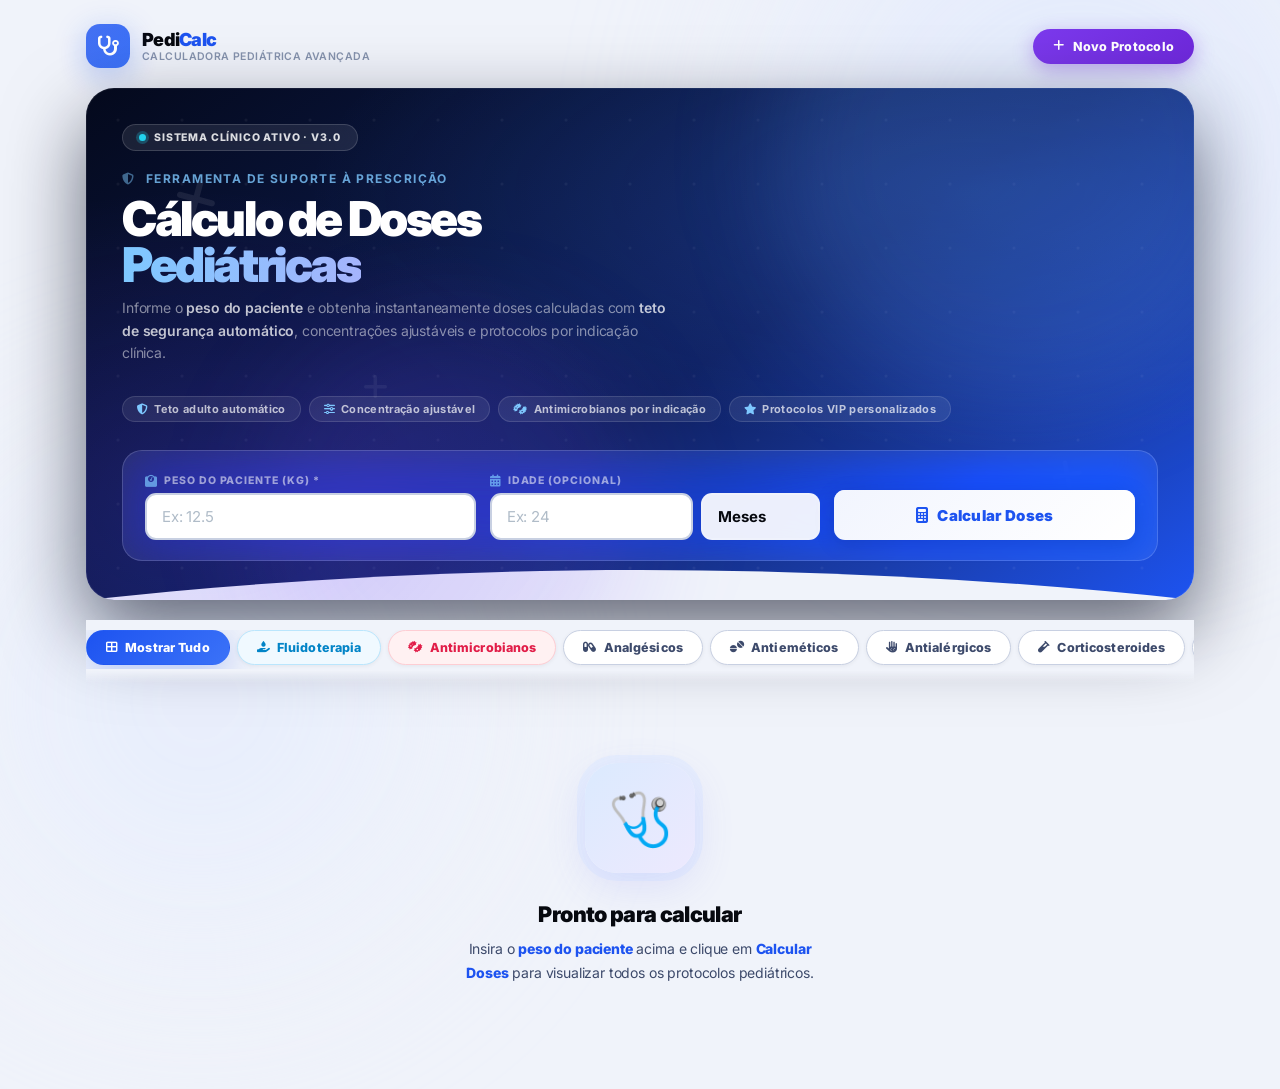
==== pedicalc/index.html @ e5d5e5b6 "Add PediCalc — refactored pediatric dose calculator Split the single-file PediCalc HTML into a modul" ====
<!DOCTYPE html>
<html lang="pt-BR">
<head>
  <meta charset="UTF-8">
  <meta name="viewport" content="width=device-width, initial-scale=1.0">
  <title>PediCalc · Calculadora Pediátrica</title>

  <link rel="stylesheet" href="https://cdnjs.cloudflare.com/ajax/libs/font-awesome/6.5.0/css/all.min.css">
  <link href="https://fonts.googleapis.com/css2?family=Inter:ital,opsz,wght@0,14..32,300..900;1,14..32,300..900&display=swap" rel="stylesheet">
  <link rel="stylesheet" href="assets/css/styles.css">
</head>
<body>

  <div class="bg-orb orb-a"></div>
  <div class="bg-orb orb-b"></div>

  <div class="shell">

    <header class="topbar">
      <div class="brand">
        <div class="brand-icon"><i class="fas fa-stethoscope"></i></div>
        <div>
          <div class="brand-name">Pedi<em>Calc</em></div>
          <div class="brand-tag">Calculadora Pediátrica Avançada</div>
        </div>
      </div>
      <button class="btn-proto" data-open-modal="mmodal">
        <i class="fas fa-plus"></i> Novo Protocolo
      </button>
    </header>

    <section class="hero">
      <div class="hero-mesh"></div>
      <div class="hero-orb ho1"></div>
      <div class="hero-orb ho2"></div>
      <div class="hero-cross hc1"><i class="fas fa-plus"></i></div>
      <div class="hero-cross hc2"><i class="fas fa-plus"></i></div>
      <div class="hero-cross hc3"><i class="fas fa-plus"></i></div>

      <div class="hero-body">
        <div class="status-chip">
          <span class="live-dot"></span>
          Sistema Clínico Ativo · v3.0
        </div>
        <div class="hero-eyebrow">
          <i class="fas fa-shield-alt" style="margin-right:6px;opacity:.6"></i>
          Ferramenta de suporte à prescrição
        </div>
        <h1 class="hero-h1">Cálculo de Doses<br><span class="hl">Pediátricas</span></h1>
        <p class="hero-sub">
          Informe o <strong>peso do paciente</strong> e obtenha instantaneamente doses calculadas com
          <strong>teto de segurança automático</strong>, concentrações ajustáveis e protocolos por
          indicação clínica.
        </p>

        <div class="hero-chips">
          <span class="hchip"><i class="fas fa-shield-alt"></i> Teto adulto automático</span>
          <span class="hchip"><i class="fas fa-sliders-h"></i> Concentração ajustável</span>
          <span class="hchip"><i class="fas fa-bacteria"></i> Antimicrobianos por indicação</span>
          <span class="hchip"><i class="fas fa-star"></i> Protocolos VIP personalizados</span>
        </div>

        <div class="input-glass">
          <div class="ig-grid">
            <div class="ig-group">
              <label class="ig-label" for="peso">
                <i class="fas fa-weight"></i> Peso do Paciente (kg) *
              </label>
              <input class="ig-input" type="number" id="peso" placeholder="Ex: 12.5" min="0" step="0.1">
            </div>
            <div class="ig-group">
              <label class="ig-label" for="idade">
                <i class="fas fa-calendar-alt"></i> Idade (opcional)
              </label>
              <div class="ig-row">
                <input class="ig-input" type="number" id="idade" placeholder="Ex: 24" min="0" step="1">
                <select class="ig-input" id="idu">
                  <option value="meses">Meses</option>
                  <option value="anos">Anos</option>
                </select>
              </div>
            </div>
            <div class="ig-group">
              <label class="ig-label">&nbsp;</label>
              <button id="calcbtn" class="btn-fire">
                <i class="fas fa-calculator"></i> Calcular Doses
              </button>
            </div>
          </div>
        </div>
      </div>

      <svg class="hero-wave" viewBox="0 0 1440 40" preserveAspectRatio="none" xmlns="http://www.w3.org/2000/svg">
        <path d="M0,40 C480,0 960,0 1440,40 L1440,40 L0,40 Z" fill="#f0f3fa"></path>
      </svg>
    </section>

    <div class="patient-band" id="pband">
      <div class="pb-label">Paciente Atual</div>
      <div class="pb-stat" id="pb-peso">
        <i class="fas fa-weight"></i><strong id="pb-v1">—</strong><span>kg</span>
      </div>
      <div class="pb-stat" id="pb-age" style="display:none">
        <i class="fas fa-calendar-alt"></i><strong id="pb-v2">—</strong><span id="pb-v3">meses</span>
      </div>
    </div>

    <nav class="tabs-bar">
      <div class="tabs-row" id="tabs"></div>
    </nav>

    <main id="res">
      <div class="empty-state">
        <div class="empty-ring">🩺</div>
        <h2>Pronto para calcular</h2>
        <p>Insira o <strong>peso do paciente</strong> acima e clique em
        <strong>Calcular Doses</strong> para visualizar todos os protocolos pediátricos.</p>
      </div>
    </main>

  </div>

  <div id="mmodal" class="mover">
    <div class="mbox">
      <div class="mhd">
        <div class="m-title"><i class="fas fa-star"></i> Cadastrar Protocolo VIP</div>
        <button class="btn-xm" data-close-modal="mmodal">✕</button>
      </div>
      <div class="mbody">
        <form id="fmed">
          <div class="mf">
            <label class="ml" for="cn">Nome da Medicação</label>
            <input type="text" id="cn" required placeholder="Ex: Cefadroxila Susp.">
          </div>
          <div class="m2" style="margin-bottom:16px">
            <div>
              <label class="ml" for="cd">Dose (mg/kg/dose)</label>
              <input type="number" id="cd" step="0.1" required placeholder="15">
            </div>
            <div>
              <label class="ml" for="cm">Teto Máx (mg)</label>
              <input type="number" id="cm" placeholder="Opcional">
            </div>
          </div>
          <div class="conc-mbox">
            <div class="cmbl">
              <i class="fas fa-flask" style="color:#d97706"></i>Concentração Padrão
            </div>
            <div class="cs">
              <input type="number" id="ccmg" placeholder="mg" required>
              <span class="csep">/</span>
              <input type="number" id="ccml" placeholder="ml" required>
            </div>
          </div>
          <div class="m2" style="margin-bottom:16px">
            <div>
              <label class="ml" for="cvia">Via e Frequência</label>
              <input type="text" id="cvia" required placeholder="VO 12/12h">
            </div>
            <div>
              <label class="ml" for="cunit">Resultado</label>
              <select id="cunit">
                <option value="ml">ml</option>
                <option value="gotas">Gotas</option>
              </select>
            </div>
          </div>
          <div class="mf">
            <label class="ml" for="cobs">Observações (opcional)</label>
            <textarea id="cobs" rows="2" placeholder="Ex: Tomar após as refeições."></textarea>
          </div>
          <button type="submit" class="btn-go">
            <i class="fas fa-save" style="margin-right:8px"></i>Salvar Protocolo
          </button>
        </form>
      </div>
    </div>
  </div>

  <script src="assets/js/db.js"></script>
  <script src="assets/js/templates.js"></script>
  <script src="assets/js/protocols.js"></script>
  <script src="assets/js/helpers.js"></script>
  <script src="assets/js/app.js"></script>
</body>
</html>
---- pedicalc/assets/css/styles.css ----
/* ============================================================
   PediCalc — Stylesheet
   Seções: 1) Reset/Tokens  2) Layout  3) Topbar  4) Hero
           5) Patient Band  6) Tabs  7) Results Grid
           8) Cards (rcard / acc)  9) Dose UI  10) Banners
          11) Protocol Cards  12) Mega Card  13) Modal
============================================================ */

/* ---------- 1) Reset & Tokens ---------- */
*, *::before, *::after { box-sizing: border-box; margin: 0; padding: 0; }
html { scroll-behavior: smooth; -webkit-font-smoothing: antialiased; }

:root {
  /* Palette */
  --ink:    #07090f;
  --ink-2:  #1c2235;
  --ink-3:  #3d4a6b;
  --muted:  #8592ad;
  --faint:  #c8d0e2;
  --bg:     #f0f3fa;
  --surf:   #ffffff;
  --blue:   #1d53f0;
  --blue-2: #3b72f8;
  --blue-l: #dce8ff;
  --blue-gl: rgba(29, 83, 240, .18);

  /* Shadows */
  --s1: 0 1px 4px rgba(0, 0, 0, .06);
  --s2: 0 4px 20px rgba(0, 0, 0, .08), 0 1px 4px rgba(0, 0, 0, .04);
  --s3: 0 12px 48px rgba(0, 0, 0, .11), 0 3px 10px rgba(0, 0, 0, .05);
  --s4: 0 24px 80px rgba(0, 0, 0, .14), 0 6px 20px rgba(0, 0, 0, .07);
  --sb: 0 8px 32px rgba(29, 83, 240, .28);

  /* Radius */
  --r: 20px;
  --r-sm: 12px;
  --r-xs: 8px;

  /* Motion */
  --ease: cubic-bezier(.25, .8, .25, 1);
  --spring: cubic-bezier(.34, 1.56, .64, 1);
}

body {
  font-family: 'Inter', system-ui, sans-serif;
  background: var(--bg);
  color: var(--ink);
  min-height: 100vh;
  letter-spacing: -.01em;
  overflow-x: hidden;
}

/* Ambient background orbs */
.bg-orb {
  position: fixed;
  pointer-events: none;
  z-index: 0;
  border-radius: 50%;
  filter: blur(90px);
  opacity: .45;
  will-change: transform;
}
.orb-a {
  width: 800px; height: 800px;
  top: -250px; right: -200px;
  background: radial-gradient(circle, #c7d9ff 0%, #dfe8ff 40%, transparent 70%);
  animation: orb 20s ease-in-out infinite;
}
.orb-b {
  width: 700px; height: 700px;
  bottom: -150px; left: -150px;
  background: radial-gradient(circle, #d4e2ff 0%, #eaf0ff 40%, transparent 70%);
  animation: orb 26s ease-in-out infinite reverse;
}
@keyframes orb {
  0%, 100% { transform: translate(0, 0) scale(1); }
  50%      { transform: translate(40px, -50px) scale(1.06); }
}

/* ---------- 2) Layout ---------- */
.shell {
  max-width: 1140px;
  margin: 0 auto;
  padding: 24px 16px;
  position: relative;
  z-index: 1;
}

/* ---------- 3) Topbar ---------- */
.topbar {
  display: flex;
  align-items: center;
  justify-content: space-between;
  margin-bottom: 20px;
}
.brand { display: flex; align-items: center; gap: 12px; }
.brand-icon {
  width: 44px; height: 44px;
  border-radius: 14px;
  background: linear-gradient(135deg, #1d53f0, #3b72f8);
  display: flex;
  align-items: center;
  justify-content: center;
  color: #fff;
  font-size: 20px;
  box-shadow: var(--sb);
  position: relative;
  overflow: hidden;
}
.brand-icon::after {
  content: '';
  position: absolute;
  inset: 0;
  background: linear-gradient(135deg, rgba(255, 255, 255, .18), transparent);
}
.brand-name {
  font-size: 18px;
  font-weight: 900;
  color: var(--ink);
  letter-spacing: -.04em;
}
.brand-name em { font-style: normal; color: var(--blue); }
.brand-tag {
  font-size: 10.5px;
  font-weight: 600;
  color: var(--muted);
  letter-spacing: .04em;
  text-transform: uppercase;
}

.btn-proto {
  display: inline-flex;
  align-items: center;
  gap: 8px;
  padding: 10px 20px;
  border-radius: 50px;
  border: none;
  cursor: pointer;
  font-family: inherit;
  font-size: 12.5px;
  font-weight: 800;
  letter-spacing: .02em;
  background: linear-gradient(135deg, #7c3aed, #6d28d9);
  color: #fff;
  box-shadow: 0 6px 20px rgba(109, 40, 217, .35);
  transition: transform .18s var(--spring), box-shadow .18s;
}
.btn-proto:hover {
  transform: translateY(-2px) scale(1.02);
  box-shadow: 0 10px 28px rgba(109, 40, 217, .45);
}
.btn-proto:active { transform: scale(.97); }

/* ---------- 4) Hero ---------- */
.hero {
  border-radius: 28px;
  overflow: hidden;
  background: linear-gradient(145deg, #04091c 0%, #0a1640 30%, #0f2060 55%, #1a3daa 80%, #1d53f0 100%);
  position: relative;
  margin-bottom: 20px;
  box-shadow: 0 32px 80px rgba(4, 9, 28, .6), 0 0 0 1px rgba(255, 255, 255, .06) inset;
}

.hero-mesh {
  position: absolute;
  inset: 0;
  overflow: hidden;
  pointer-events: none;
}
.hero-mesh::before {
  content: '';
  position: absolute;
  inset: 0;
  background:
    radial-gradient(ellipse 60% 50% at 80% 20%, rgba(61, 130, 255, .22), transparent),
    radial-gradient(ellipse 40% 60% at 10% 80%, rgba(99, 60, 255, .18), transparent),
    url("data:image/svg+xml,%3Csvg width='64' height='64' viewBox='0 0 64 64' xmlns='http://www.w3.org/2000/svg'%3E%3Ccircle cx='32' cy='32' r='1.5' fill='%23ffffff' fill-opacity='0.05'/%3E%3C/svg%3E");
}

.hero-orb {
  position: absolute;
  border-radius: 50%;
  pointer-events: none;
  filter: blur(50px);
}
.ho1 {
  width: 500px; height: 500px;
  top: -180px; right: -80px;
  background: rgba(99, 160, 255, .16);
  animation: ho 14s ease-in-out infinite;
}
.ho2 {
  width: 400px; height: 400px;
  bottom: -120px; left: 15%;
  background: rgba(120, 80, 255, .12);
  animation: ho 18s ease-in-out infinite reverse;
}
@keyframes ho {
  0%, 100% { transform: scale(1) translate(0, 0); }
  50%      { transform: scale(1.1) translate(20px, -20px); }
}

.hero-cross {
  position: absolute;
  opacity: .08;
  pointer-events: none;
}
.hc1 {
  top: 16%; left: 8%;
  font-size: 48px;
  color: #fff;
  transform: rotate(15deg);
  animation: float 8s ease-in-out infinite;
}
.hc2 {
  bottom: 20%; right: 10%;
  font-size: 36px;
  color: #7ec8ff;
  transform: rotate(-10deg);
  animation: float 11s ease-in-out infinite reverse;
}
.hc3 {
  top: 55%; left: 25%;
  font-size: 28px;
  color: #fff;
  opacity: .05;
  animation: float 9s ease-in-out infinite 2s;
}
@keyframes float {
  0%, 100% { transform: translateY(0) rotate(15deg); }
  50%      { transform: translateY(-12px) rotate(15deg); }
}

.hero-body {
  position: relative;
  z-index: 2;
  padding: 36px 36px 0;
}

.status-chip {
  display: inline-flex;
  align-items: center;
  gap: 8px;
  background: rgba(255, 255, 255, .09);
  backdrop-filter: blur(16px);
  border: 1px solid rgba(255, 255, 255, .15);
  border-radius: 50px;
  padding: 6px 16px;
  margin-bottom: 20px;
  font-size: 10.5px;
  font-weight: 800;
  color: rgba(255, 255, 255, .85);
  letter-spacing: .08em;
  text-transform: uppercase;
}
.live-dot {
  width: 7px; height: 7px;
  border-radius: 50%;
  background: #22d3ee;
  box-shadow: 0 0 0 3px rgba(34, 211, 238, .25);
  animation: ld 2.2s ease infinite;
}
@keyframes ld {
  0%, 100% { box-shadow: 0 0 0 3px rgba(34, 211, 238, .2); }
  50%      { box-shadow: 0 0 0 7px rgba(34, 211, 238, .05); }
}

.hero-eyebrow {
  font-size: 12px;
  font-weight: 700;
  letter-spacing: .12em;
  text-transform: uppercase;
  color: rgba(126, 200, 255, .8);
  margin-bottom: 10px;
}
.hero-h1 {
  font-size: clamp(2rem, 5vw, 3rem);
  font-weight: 900;
  line-height: .95;
  color: #fff;
  letter-spacing: -.05em;
  margin-bottom: 10px;
}
.hero-h1 .hl {
  background: linear-gradient(90deg, #7ec8ff, #a5b4fc);
  -webkit-background-clip: text;
  -webkit-text-fill-color: transparent;
  background-clip: text;
}
.hero-sub {
  font-size: 14px;
  color: rgba(255, 255, 255, .5);
  font-weight: 400;
  line-height: 1.6;
  margin-bottom: 32px;
  max-width: 560px;
}
.hero-sub strong { color: rgba(255, 255, 255, .75); font-weight: 600; }

.hero-chips {
  display: flex;
  flex-wrap: wrap;
  gap: 8px;
  margin-bottom: 28px;
}
.hchip {
  display: inline-flex;
  align-items: center;
  gap: 6px;
  background: rgba(255, 255, 255, .08);
  border: 1px solid rgba(255, 255, 255, .12);
  border-radius: 50px;
  padding: 5px 14px;
  font-size: 11px;
  font-weight: 700;
  color: rgba(255, 255, 255, .7);
  letter-spacing: .03em;
}
.hchip i { font-size: 11px; color: #7ec8ff; }

/* Hero input panel */
.input-glass {
  background: rgba(255, 255, 255, .09);
  backdrop-filter: blur(24px) saturate(180%);
  border: 1px solid rgba(255, 255, 255, .16);
  border-radius: 20px;
  padding: 20px 22px;
}
.ig-grid {
  display: grid;
  grid-template-columns: 1.1fr 1.1fr 1fr;
  gap: 14px;
  align-items: end;
}
@media (max-width: 720px) {
  .ig-grid { grid-template-columns: 1fr; gap: 10px; }
}

.ig-group { display: flex; flex-direction: column; gap: 6px; }
.ig-label {
  font-size: 10.5px;
  font-weight: 800;
  text-transform: uppercase;
  letter-spacing: .09em;
  color: rgba(255, 255, 255, .55);
  display: flex;
  align-items: center;
  gap: 6px;
}
.ig-label i { font-size: 12px; color: rgba(126, 200, 255, .7); }

input[type=number],
input[type=text],
select,
textarea {
  font-family: inherit;
  letter-spacing: -.01em;
}

.ig-input {
  background: rgba(255, 255, 255, .92);
  border: 2px solid rgba(255, 255, 255, .15);
  border-radius: 11px;
  padding: 12px 15px;
  font-size: 15px;
  font-weight: 700;
  color: var(--ink);
  outline: none;
  width: 100%;
  appearance: none;
  transition: border-color .18s, box-shadow .18s, background .18s;
}
.ig-input:focus {
  border-color: #60a5fa;
  background: #fff;
  box-shadow: 0 0 0 4px rgba(96, 165, 250, .25);
}
.ig-input::placeholder { font-weight: 400; color: #b0bcc8; }

.ig-row { display: flex; gap: 8px; }
.ig-row .ig-input:first-child { flex: 2; }
.ig-row .ig-input:last-child { flex: 1; }

.btn-fire {
  width: 100%;
  min-height: 50px;
  border: none;
  border-radius: 11px;
  cursor: pointer;
  font-family: inherit;
  font-size: 15px;
  font-weight: 900;
  letter-spacing: .02em;
  background: #fff;
  color: var(--blue);
  box-shadow: 0 4px 20px rgba(0, 0, 0, .15), inset 0 1px 0 rgba(255, 255, 255, .9);
  display: flex;
  align-items: center;
  justify-content: center;
  gap: 9px;
  transition: transform .18s var(--spring), box-shadow .18s, background .15s;
  position: relative;
  overflow: hidden;
}
.btn-fire::after {
  content: '';
  position: absolute;
  inset: 0;
  background: linear-gradient(135deg, rgba(29, 83, 240, .06), transparent);
}
.btn-fire:hover {
  transform: translateY(-2px);
  box-shadow: 0 8px 28px rgba(0, 0, 0, .18);
}
.btn-fire:active { transform: scale(.97); }
.btn-fire i { font-size: 16px; }

.hero-wave {
  display: block;
  width: 100%;
  height: 40px;
  margin-top: -1px;
}

/* ---------- 5) Patient Band ---------- */
.patient-band {
  display: none;
  align-items: center;
  flex-wrap: wrap;
  gap: 10px;
  background: var(--surf);
  border-radius: 16px;
  border: 1.5px solid var(--blue-l);
  padding: 14px 20px;
  margin-bottom: 16px;
  box-shadow: var(--s2), 0 0 0 4px rgba(29, 83, 240, .04);
  animation: fadeUp .35s var(--ease) both;
}
.patient-band.show { display: flex; }
.pb-label {
  font-size: 11px;
  font-weight: 800;
  text-transform: uppercase;
  letter-spacing: .08em;
  color: var(--muted);
}
.pb-stat {
  display: flex;
  align-items: center;
  gap: 8px;
  background: var(--blue-l);
  border-radius: 10px;
  padding: 7px 14px;
}
.pb-stat i { font-size: 13px; color: var(--blue); }
.pb-stat strong { font-size: 14px; font-weight: 900; color: var(--ink); }
.pb-stat span { font-size: 11.5px; color: var(--ink-3); margin-left: 2px; }

@keyframes fadeUp {
  from { opacity: 0; transform: translateY(8px); }
  to   { opacity: 1; transform: translateY(0); }
}

/* ---------- 6) Tabs ---------- */
.tabs-bar {
  position: sticky;
  top: 0;
  z-index: 60;
  padding: 10px 0 14px;
  background: linear-gradient(to bottom, var(--bg) 80%, transparent);
}
.tabs-row {
  display: flex;
  gap: 7px;
  overflow-x: auto;
  padding-bottom: 4px;
  scrollbar-width: none;
}
.tabs-row::-webkit-scrollbar { display: none; }

.tab {
  display: inline-flex;
  align-items: center;
  gap: 7px;
  padding: 9px 19px;
  border-radius: 50px;
  white-space: nowrap;
  cursor: pointer;
  font-size: 12.5px;
  font-weight: 800;
  letter-spacing: .01em;
  border: 1.5px solid var(--faint);
  background: var(--surf);
  color: var(--ink-3);
  box-shadow: var(--s1);
  transition: all .2s var(--ease);
  user-select: none;
}
.tab i { font-size: 11.5px; transition: transform .2s; }
.tab:hover:not(.active) {
  border-color: #b3c5ff;
  color: var(--blue);
  background: #f5f8ff;
  transform: translateY(-1px);
  box-shadow: var(--s2);
}
.tab:hover:not(.active) i { transform: scale(1.15); }
.tab.active {
  border-color: transparent;
  color: #fff;
  box-shadow: var(--sb);
}

/* Active tab colors by category */
.tab.t-all.active   { background: linear-gradient(135deg, #1d53f0, #3b72f8); }
.tab.t-fluid.active { background: linear-gradient(135deg, #0ea5e9, #0369a1); }
.tab.t-anti.active  { background: linear-gradient(135deg, #e11d48, #be123c); }
.tab.t-vip.active   { background: linear-gradient(135deg, #a855f7, #7c3aed); }
.tab.t-std.active   { background: linear-gradient(135deg, #334155, #0f172a); }

.tab.t-fluid { border-color: #bae6fd; color: #0284c7; background: #f0f9ff; }
.tab.t-anti  { border-color: #fecdd3; color: #e11d48; background: #fff1f2; }
.tab.t-vip   { border-color: #e9d5ff; color: #7c3aed; background: #faf5ff; }

/* ---------- 7) Results Grid ---------- */
#res {
  display: grid;
  grid-template-columns: repeat(auto-fill, minmax(460px, 1fr));
  gap: 18px;
  align-items: start;
}
@media (max-width: 530px) {
  #res { grid-template-columns: 1fr; }
}

/* Empty state */
.empty-state {
  grid-column: 1 / -1;
  display: flex;
  flex-direction: column;
  align-items: center;
  padding: 80px 24px;
  text-align: center;
}
.empty-ring {
  width: 110px;
  height: 110px;
  border-radius: 32px;
  margin-bottom: 28px;
  background: linear-gradient(135deg, #dbeafe, #ede9fe);
  display: flex;
  align-items: center;
  justify-content: center;
  font-size: 52px;
  box-shadow: 0 12px 40px rgba(99, 102, 241, .14), 0 0 0 8px rgba(221, 234, 255, .5);
  animation: ring-pulse 3s ease infinite;
}
@keyframes ring-pulse {
  0%, 100% { box-shadow: 0 12px 40px rgba(99, 102, 241, .14), 0 0 0 8px rgba(221, 234, 255, .5); }
  50%      { box-shadow: 0 16px 50px rgba(99, 102, 241, .2), 0 0 0 16px rgba(221, 234, 255, .25); }
}
.empty-state h2 {
  font-size: 1.35rem;
  font-weight: 900;
  letter-spacing: -.03em;
  margin-bottom: 10px;
}
.empty-state p {
  font-size: 14px;
  color: var(--ink-3);
  max-width: 360px;
  line-height: 1.7;
}
.empty-state p strong { color: var(--blue); font-weight: 800; }

/* ---------- 8) Cards (rcard / acc) ---------- */
.rcard {
  background: var(--surf);
  border-radius: var(--r);
  border: 1.5px solid rgba(0, 0, 0, .06);
  box-shadow: var(--s2);
  overflow: hidden;
  display: flex;
  flex-direction: column;
  transition: box-shadow .25s var(--ease), transform .22s var(--ease);
  will-change: transform;
  animation: cardUp .4s var(--ease) both;
}
.rcard:hover {
  box-shadow: var(--s3);
  transform: translateY(-3px);
}
@keyframes cardUp {
  from { opacity: 0; transform: translateY(22px) scale(.98); }
  to   { opacity: 1; transform: translateY(0) scale(1); }
}

/* Card header */
.ch {
  padding: 16px 20px;
  color: #fff;
  display: flex;
  align-items: center;
  gap: 12px;
  position: relative;
  overflow: hidden;
  font-size: 14px;
  font-weight: 800;
  letter-spacing: .005em;
}
.ch::before {
  content: '';
  position: absolute;
  inset: 0;
  background: linear-gradient(135deg, rgba(255, 255, 255, .12), transparent 60%);
}
.ch::after {
  content: '';
  position: absolute;
  width: 120px;
  height: 120px;
  border-radius: 50%;
  right: -30px;
  top: -40px;
  background: rgba(255, 255, 255, .08);
}
.ch i {
  font-size: 20px;
  opacity: .9;
  position: relative;
  z-index: 1;
  flex-shrink: 0;
}
.ch-text { position: relative; z-index: 1; }

.cb {
  padding: 10px;
  background: #f8fafd;
  flex-grow: 1;
}

/* Accordion */
.acc {
  background: #fff;
  border-radius: 13px;
  border: 1.5px solid #eaeff7;
  margin-bottom: 7px;
  overflow: hidden;
  transition: border-color .2s, box-shadow .2s;
}
.acc:last-child { margin-bottom: 0; }
.acc.open {
  border-color: #c3d6ff;
  box-shadow: 0 4px 18px rgba(29, 83, 240, .09);
}

.acc-btn {
  width: 100%;
  display: flex;
  align-items: center;
  justify-content: space-between;
  padding: 12px 13px;
  background: transparent;
  border: none;
  cursor: pointer;
  gap: 10px;
  transition: background .15s;
}
.acc-btn:hover { background: #f5f7ff; }

.acc-left {
  display: flex;
  align-items: center;
  gap: 11px;
  flex: 1;
  text-align: left;
}
.drug-badge {
  width: 38px;
  height: 38px;
  border-radius: 11px;
  flex-shrink: 0;
  display: flex;
  align-items: center;
  justify-content: center;
  font-size: 16px;
  transition: transform .2s var(--spring);
}
.acc-btn:hover .drug-badge { transform: scale(1.1) rotate(-4deg); }
.acc-name {
  font-size: 13px;
  font-weight: 700;
  color: var(--ink);
  line-height: 1.35;
}

.acc-toggle {
  width: 30px;
  height: 30px;
  border-radius: 9px;
  flex-shrink: 0;
  background: #f0f3fc;
  display: flex;
  align-items: center;
  justify-content: center;
  color: var(--muted);
  font-size: 11px;
  transition: background .2s, color .2s, transform .28s var(--ease);
}
.acc.open .acc-toggle {
  background: #dce8ff;
  color: var(--blue);
  transform: rotate(180deg);
}

.acc-body {
  max-height: 0;
  overflow: hidden;
  transition: max-height .36s cubic-bezier(.4, 0, .2, 1);
  border-top: 0 solid #eaeff7;
}
.acc.open .acc-body { border-top-width: 1.5px; }
.acc-inner { padding: 16px 17px 18px; }

/* ---------- 9) Dose UI ---------- */
.dose-hero {
  display: flex;
  align-items: center;
  flex-wrap: wrap;
  gap: 12px;
  margin-bottom: 14px;
}
.dose-number {
  font-size: 3.4rem;
  font-weight: 900;
  letter-spacing: -.06em;
  line-height: 1;
  background: linear-gradient(135deg, #1d53f0 0%, #3b72f8 60%, #60a5fa 100%);
  -webkit-background-clip: text;
  -webkit-text-fill-color: transparent;
  background-clip: text;
  filter: drop-shadow(0 2px 8px rgba(29, 83, 240, .2));
}
.dose-unit {
  font-size: 1.1rem;
  font-weight: 700;
  color: var(--ink-3);
  margin-top: 6px;
}

.teto-badge {
  display: none;
  align-items: center;
  gap: 5px;
  background: linear-gradient(135deg, #dc2626, #b91c1c);
  color: #fff;
  font-size: 10px;
  font-weight: 900;
  letter-spacing: .06em;
  padding: 4px 12px;
  border-radius: 50px;
  box-shadow: 0 3px 14px rgba(220, 38, 38, .42);
  animation: tp 2.2s ease infinite;
}
.teto-badge.on { display: inline-flex; }
@keyframes tp {
  0%, 100% { box-shadow: 0 3px 14px rgba(220, 38, 38, .42); }
  50%      { box-shadow: 0 6px 22px rgba(220, 38, 38, .65); }
}

.via-ribbon {
  display: inline-flex;
  align-items: center;
  gap: 6px;
  background: linear-gradient(135deg, #eff4ff, #dce8ff);
  border: 1.5px solid #b3c5ff;
  color: var(--blue);
  padding: 5px 14px;
  border-radius: 50px;
  font-size: 11.5px;
  font-weight: 800;
  letter-spacing: .04em;
  margin-bottom: 14px;
}

/* Slider */
.sl-wrap {
  background: linear-gradient(135deg, #f5f8ff, #eef3ff);
  border: 1.5px solid #dce8ff;
  border-radius: 13px;
  padding: 13px 15px;
  margin-bottom: 12px;
}
.sl-top {
  display: flex;
  justify-content: space-between;
  align-items: center;
  margin-bottom: 12px;
}
.sl-lbl {
  font-size: 10px;
  font-weight: 900;
  text-transform: uppercase;
  letter-spacing: .09em;
  color: var(--muted);
}
.sl-val {
  font-size: 14px;
  font-weight: 900;
  color: var(--blue);
}

input[type=range] {
  -webkit-appearance: none;
  width: 100%;
  height: 4px;
  border-radius: 2px;
  cursor: pointer;
  border: none;
  outline: none;
  padding: 0;
  background: #dce8ff;
}
input[type=range]::-webkit-slider-thumb {
  -webkit-appearance: none;
  width: 22px;
  height: 22px;
  border-radius: 50%;
  background: #fff;
  border: 3px solid var(--blue);
  box-shadow: 0 2px 10px rgba(29, 83, 240, .32), 0 0 0 5px rgba(29, 83, 240, .1);
  cursor: pointer;
  margin-top: -9px;
  transition: transform .14s var(--spring), box-shadow .14s;
}
input[type=range]::-webkit-slider-thumb:hover {
  transform: scale(1.18);
  box-shadow: 0 4px 18px rgba(29, 83, 240, .5), 0 0 0 7px rgba(29, 83, 240, .12);
}

.fixed-dose {
  display: flex;
  align-items: center;
  justify-content: space-between;
  background: #f5f8ff;
  border: 1.5px solid #dce8ff;
  border-radius: 11px;
  padding: 10px 13px;
  margin-bottom: 12px;
}
.fd-l {
  font-size: 10px;
  font-weight: 900;
  text-transform: uppercase;
  letter-spacing: .09em;
  color: var(--muted);
}
.fd-v {
  font-size: 14px;
  font-weight: 900;
  color: var(--blue);
}

/* Concentration panel */
.conc-panel {
  background: linear-gradient(135deg, #fffbeb, #fef6d5);
  border: 1.5px solid #fde68a;
  border-radius: 13px;
  padding: 12px 14px;
  margin-bottom: 12px;
  display: flex;
  align-items: center;
  flex-wrap: wrap;
  gap: 10px;
  justify-content: space-between;
}
.conc-row {
  display: flex;
  align-items: center;
  gap: 8px;
  flex-wrap: wrap;
}
.conc-tag {
  font-size: 10.5px;
  font-weight: 900;
  color: #92400e;
  letter-spacing: .05em;
  text-transform: uppercase;
}
.ci {
  width: 58px;
  padding: 7px 8px;
  text-align: center;
  border: 2px solid #fcd34d;
  border-radius: 9px;
  font-size: 14px;
  font-weight: 800;
  color: #78350f;
  background: #fff;
  font-family: inherit;
  outline: none;
  transition: border-color .15s, box-shadow .15s;
}
.ci:focus {
  border-color: #f59e0b;
  box-shadow: 0 0 0 3px rgba(245, 158, 11, .2);
}
.csep {
  color: #fde68a;
  font-size: 20px;
  font-weight: 200;
}

.btn-sv {
  display: inline-flex;
  align-items: center;
  gap: 6px;
  background: linear-gradient(135deg, #f59e0b, #d97706);
  color: #fff;
  border: none;
  border-radius: 9px;
  padding: 8px 15px;
  font-size: 11.5px;
  font-weight: 900;
  cursor: pointer;
  font-family: inherit;
  letter-spacing: .03em;
  transition: transform .15s var(--spring), box-shadow .15s;
  white-space: nowrap;
}
.btn-sv:hover {
  transform: translateY(-1px) scale(1.02);
  box-shadow: 0 5px 16px rgba(217, 119, 6, .4);
}
.btn-sv:active { transform: scale(.97); }

/* Info / observation lines */
.obs-line {
  font-size: 12px;
  color: var(--ink-3);
  line-height: 1.65;
  font-style: italic;
  margin-top: 6px;
}
.obs-line i { color: var(--muted); margin-right: 5px; }

.math-line {
  font-size: 10.5px;
  font-family: 'Courier New', monospace;
  background: #f0f3fc;
  color: var(--muted);
  border-radius: 7px;
  padding: 5px 11px;
  margin-top: 8px;
  text-align: right;
}

/* ---------- 10) Banners ---------- */
.ban-err {
  display: flex;
  align-items: flex-start;
  gap: 10px;
  background: #fff1f2;
  border: 1.5px solid #fecdd3;
  border-left: 4px solid #e11d48;
  border-radius: 11px;
  padding: 10px 13px;
  margin-top: 10px;
  font-size: 12.5px;
  color: #9f1239;
  font-weight: 600;
}
.ban-err i {
  color: #e11d48;
  flex-shrink: 0;
  margin-top: 1px;
}
.ban-warn {
  background: #fffbeb;
  border: 1.5px solid #fde68a;
  border-left: 4px solid #f59e0b;
  border-radius: 11px;
  padding: 10px 13px;
  margin-top: 8px;
  font-size: 12px;
  color: #92400e;
  font-weight: 500;
}

/* Static results */
.static-big {
  font-size: 1.7rem;
  font-weight: 900;
  letter-spacing: -.03em;
  color: var(--ink);
  margin-bottom: 8px;
}
.via-tag {
  display: inline-flex;
  align-items: center;
  background: var(--blue-l);
  color: var(--blue);
  border: 1.5px solid #b3c5ff;
  padding: 5px 14px;
  border-radius: 50px;
  font-size: 11.5px;
  font-weight: 800;
  letter-spacing: .04em;
  margin-bottom: 8px;
}

/* Basic results */
.basic-num {
  font-size: 2.4rem;
  font-weight: 900;
  letter-spacing: -.04em;
  color: var(--ink);
}
.basic-unit {
  font-size: 1rem;
  font-weight: 600;
  color: var(--ink-3);
  margin-left: 5px;
}

/* ---------- 11) Protocol Cards ---------- */
.pc {
  border-radius: 14px;
  padding: 16px;
  border: 1.5px solid;
  font-size: 14px;
}
.pc-red   { background: linear-gradient(135deg, #fff1f2, #ffe0e5); border-color: #fecdd3; color: #881337; }
.pc-amb   { background: linear-gradient(135deg, #fffbeb, #fef3c7); border-color: #fde68a; color: #78350f; }
.pc-blue  { background: linear-gradient(135deg, #eff6ff, #dbeafe); border-color: #bfdbfe; color: #1e3a8a; }
.pc-green { background: linear-gradient(135deg, #f0fdf4, #dcfce7); border-color: #bbf7d0; color: #14532d; }

.pc-n {
  font-size: 2.5rem;
  font-weight: 900;
  letter-spacing: -.05em;
  line-height: 1;
}
.pc-u {
  font-size: .95rem;
  font-weight: 600;
  opacity: .65;
  margin-left: 5px;
}
.pc-row {
  display: flex;
  align-items: center;
  justify-content: space-between;
  flex-wrap: wrap;
  gap: 10px;
  margin-bottom: 12px;
}
.pc-pill {
  display: inline-flex;
  align-items: center;
  gap: 5px;
  padding: 5px 14px;
  border-radius: 50px;
  font-size: 11px;
  font-weight: 900;
  color: #fff;
  letter-spacing: .04em;
}
.pp-red   { background: linear-gradient(135deg, #e11d48, #be123c); box-shadow: 0 3px 12px rgba(225, 29, 72, .35); }
.pp-blue  { background: linear-gradient(135deg, #1d53f0, #1d4ed8); box-shadow: 0 3px 12px rgba(29, 83, 240, .35); }
.pp-amb   { background: linear-gradient(135deg, #f59e0b, #d97706); box-shadow: 0 3px 12px rgba(245, 158, 11, .35); }
.pp-green { background: linear-gradient(135deg, #16a34a, #15803d); box-shadow: 0 3px 12px rgba(22, 163, 74, .35); }

.pc-div {
  height: 1px;
  background: rgba(0, 0, 0, .07);
  margin: 12px 0;
}
.pc-info {
  font-size: 12.5px;
  font-weight: 500;
  line-height: 1.6;
}
.pc-info i { margin-right: 5px; opacity: .65; }
.pc-list {
  background: rgba(255, 255, 255, .55);
  border-radius: 10px;
  overflow: hidden;
  margin-top: 10px;
}
.pc-list-row {
  display: flex;
  align-items: center;
  padding: 9px 12px;
  border-bottom: 1px solid rgba(0, 0, 0, .05);
  font-size: 13px;
}
.pc-list-row:last-child { border-bottom: none; }
.pc-dot {
  width: 9px;
  height: 9px;
  border-radius: 50%;
  flex-shrink: 0;
  margin-right: 10px;
}

/* Dose alert */
.dose-alert {
  grid-column: 1 / -1;
  display: flex;
  align-items: flex-start;
  gap: 16px;
  background: linear-gradient(135deg, #fff1f2, #fff5f6);
  border: 1.5px solid #fecdd3;
  border-left: 5px solid #e11d48;
  border-radius: 20px;
  padding: 18px 22px;
  box-shadow: 0 4px 24px rgba(225, 29, 72, .08);
  animation: cardUp .35s var(--ease) both;
}
.da-ico {
  width: 50px;
  height: 50px;
  border-radius: 14px;
  flex-shrink: 0;
  background: linear-gradient(135deg, #ffe4e8, #fecdd3);
  display: flex;
  align-items: center;
  justify-content: center;
  font-size: 22px;
  color: #e11d48;
}
.da-t {
  font-size: 15px;
  font-weight: 900;
  color: #881337;
  letter-spacing: -.02em;
  margin-bottom: 5px;
}
.da-p {
  font-size: 13px;
  color: #9f1239;
  line-height: 1.6;
}

/* ---------- 12) Mega Card (antimicrobials) ---------- */
.mega {
  grid-column: 1 / -1;
  background: var(--surf);
  border-radius: 26px;
  border: 2px solid #dce8ff;
  overflow: hidden;
  box-shadow: var(--s3);
  animation: cardUp .35s var(--ease) both;
}
.mega-h {
  background: linear-gradient(135deg, #04091c 0%, #0f1e50 40%, #1d4ed8 100%);
  padding: 22px 28px;
  display: flex;
  align-items: center;
  gap: 16px;
  position: relative;
  overflow: hidden;
}
.mega-h::after {
  content: '';
  position: absolute;
  right: -40px;
  top: -40px;
  width: 200px;
  height: 200px;
  border-radius: 50%;
  background: rgba(255, 255, 255, .05);
}
.mega-h::before {
  content: '';
  position: absolute;
  inset: 0;
  background: url("data:image/svg+xml,%3Csvg width='40' height='40' viewBox='0 0 40 40' xmlns='http://www.w3.org/2000/svg'%3E%3Ccircle cx='20' cy='20' r='1.2' fill='%23ffffff' fill-opacity='0.06'/%3E%3C/svg%3E");
}
.mh-icon {
  width: 56px;
  height: 56px;
  border-radius: 16px;
  flex-shrink: 0;
  background: rgba(255, 255, 255, .12);
  backdrop-filter: blur(8px);
  border: 1px solid rgba(255, 255, 255, .18);
  display: flex;
  align-items: center;
  justify-content: center;
  font-size: 26px;
  color: #7ec8ff;
  position: relative;
  z-index: 1;
}
.mh-text { position: relative; z-index: 1; }
.mh-text h2 {
  font-size: 18px;
  font-weight: 900;
  color: #fff;
  letter-spacing: -.02em;
  margin-bottom: 3px;
}
.mh-text p {
  font-size: 12px;
  color: rgba(255, 255, 255, .5);
  font-weight: 400;
}

.mega-body {
  padding: 16px;
  background: #f5f7ff;
}
.mega-grid {
  display: grid;
  grid-template-columns: repeat(auto-fill, minmax(340px, 1fr));
  gap: 12px;
}

.subcard {
  background: #fff;
  border-radius: 17px;
  border: 1.5px solid #eaeff7;
  overflow: hidden;
  transition: box-shadow .2s, transform .2s;
}
.subcard:hover {
  box-shadow: var(--s2);
  transform: translateY(-1px);
}
.subcard .ch { padding: 12px 16px; font-size: 13px; }
.subcard .cb { padding: 8px; }

/* ---------- 13) Modal ---------- */
.mover {
  position: fixed;
  inset: 0;
  z-index: 300;
  background: rgba(4, 9, 28, .65);
  backdrop-filter: blur(10px);
  display: none;
  align-items: center;
  justify-content: center;
  padding: 16px;
}
.mover.on { display: flex; }

.mbox {
  background: #fff;
  border-radius: 28px;
  width: 100%;
  max-width: 480px;
  max-height: 92vh;
  overflow-y: auto;
  box-shadow: 0 40px 100px rgba(0, 0, 0, .3), 0 0 0 1px rgba(255, 255, 255, .9) inset;
  animation: mIn .3s var(--spring);
}
@keyframes mIn {
  from { opacity: 0; transform: scale(.92) translateY(12px); }
  to   { opacity: 1; transform: scale(1); }
}

.mhd {
  background: linear-gradient(135deg, #7c3aed, #6d28d9);
  padding: 22px 26px;
  border-radius: 28px 28px 0 0;
  display: flex;
  align-items: center;
  justify-content: space-between;
  position: relative;
  overflow: hidden;
}
.mhd::after {
  content: '';
  position: absolute;
  right: -20px;
  top: -20px;
  width: 120px;
  height: 120px;
  border-radius: 50%;
  background: rgba(255, 255, 255, .08);
}
.m-title {
  font-size: 16px;
  font-weight: 900;
  color: #fff;
  display: flex;
  align-items: center;
  gap: 10px;
  position: relative;
  z-index: 1;
}
.btn-xm {
  width: 32px;
  height: 32px;
  border-radius: 9px;
  border: none;
  cursor: pointer;
  background: rgba(255, 255, 255, .18);
  color: #fff;
  font-size: 17px;
  display: flex;
  align-items: center;
  justify-content: center;
  transition: background .15s;
  position: relative;
  z-index: 1;
}
.btn-xm:hover { background: rgba(255, 255, 255, .3); }

.mbody { padding: 26px; }
.mf { margin-bottom: 16px; }
.ml {
  display: block;
  font-size: 11px;
  font-weight: 900;
  text-transform: uppercase;
  letter-spacing: .08em;
  color: var(--ink-3);
  margin-bottom: 7px;
}

input[type=number],
input[type=text],
select,
textarea {
  width: 100%;
  padding: 12px 15px;
  border: 2px solid var(--faint);
  border-radius: 11px;
  font-size: 15px;
  font-weight: 600;
  color: var(--ink);
  background: #fff;
  outline: none;
  appearance: none;
  font-family: inherit;
  letter-spacing: -.01em;
  transition: border-color .18s, box-shadow .18s;
}
input:focus,
select:focus,
textarea:focus {
  border-color: #60a5fa;
  box-shadow: 0 0 0 4px rgba(96, 165, 250, .18);
}
input::placeholder { color: #b0bcc8; font-weight: 400; }

.m2 {
  display: grid;
  grid-template-columns: 1fr 1fr;
  gap: 12px;
}
.conc-mbox {
  background: linear-gradient(135deg, #fffbeb, #fef3c7);
  border: 1.5px solid #fde68a;
  border-radius: 13px;
  padding: 15px;
  margin-bottom: 16px;
}
.cmbl {
  font-size: 11px;
  font-weight: 900;
  color: #92400e;
  margin-bottom: 10px;
  display: flex;
  align-items: center;
  gap: 7px;
  letter-spacing: .05em;
  text-transform: uppercase;
}
.cs {
  display: flex;
  align-items: center;
  gap: 10px;
}
.cs input { flex: 1; }

.btn-go {
  width: 100%;
  padding: 15px;
  border: none;
  border-radius: 13px;
  cursor: pointer;
  font-family: inherit;
  font-size: 15px;
  font-weight: 900;
  letter-spacing: .02em;
  background: linear-gradient(135deg, #7c3aed, #6d28d9);
  color: #fff;
  box-shadow: 0 8px 26px rgba(109, 40, 217, .4);
  transition: transform .18s var(--spring), box-shadow .18s;
  margin-top: 6px;
}
.btn-go:hover {
  transform: translateY(-2px);
  box-shadow: 0 14px 36px rgba(109, 40, 217, .52);
}
.btn-go:active { transform: scale(.98); }
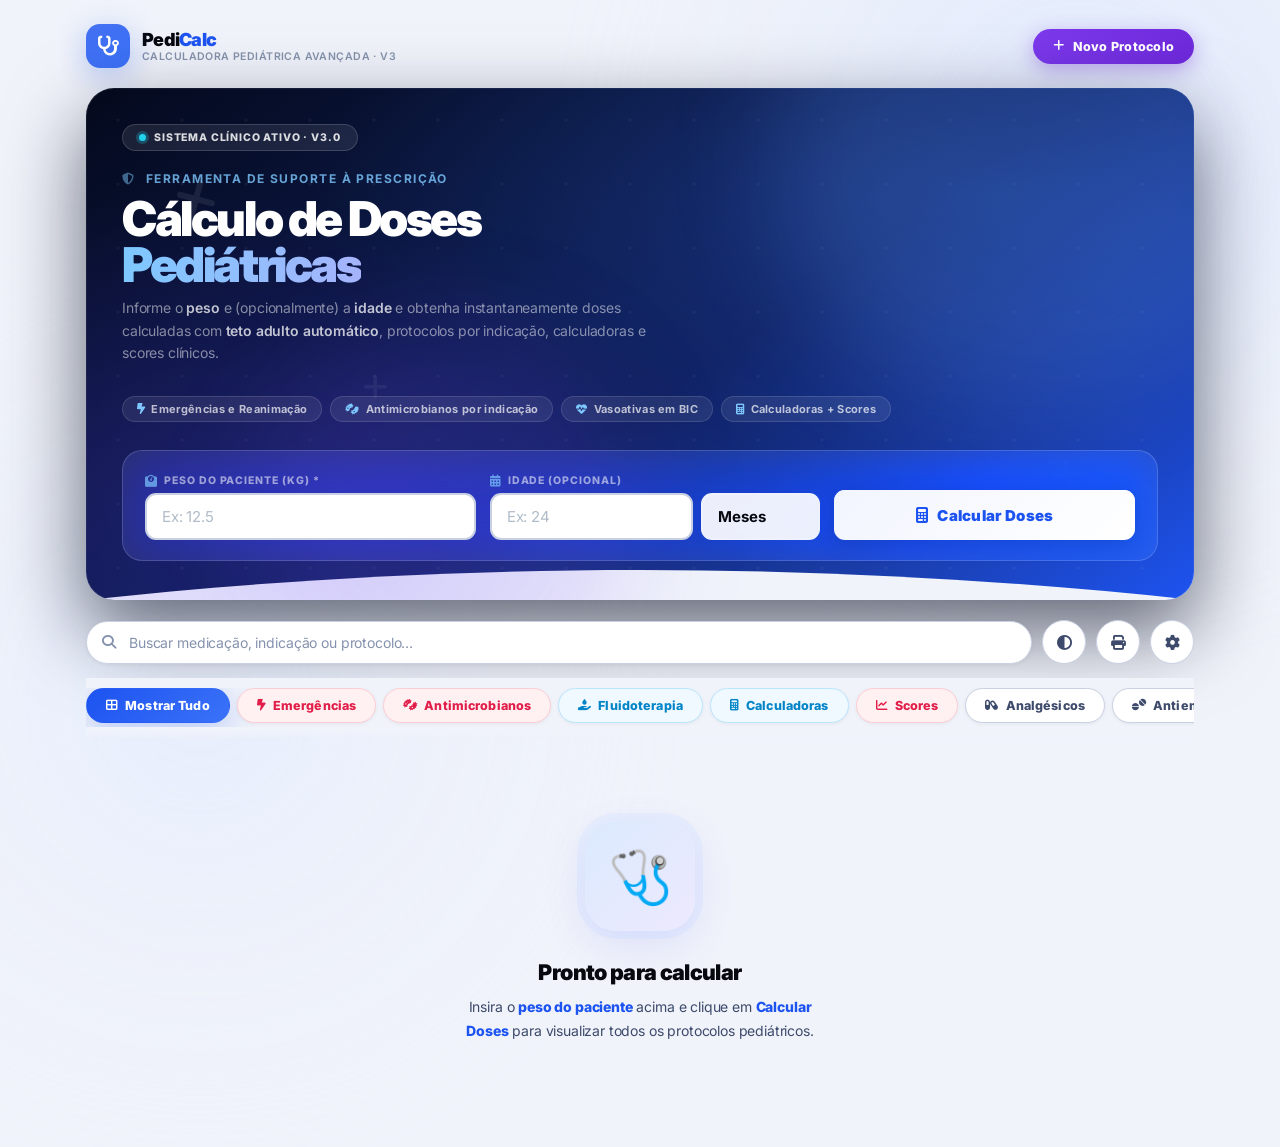
==== commit 7665e822: "PediCalc v3: massive content + features + PWA upgrade CONTEÚDO CLÍNICO (28 categorias, 96 itens, 19 " ====
--- a/pedicalc/index.html
+++ b/pedicalc/index.html
@@ -5,9 +5,35 @@
   <meta name="viewport" content="width=device-width, initial-scale=1.0">
   <title>PediCalc · Calculadora Pediátrica</title>
 
+  <meta name="description" content="Calculadora pediátrica avançada: doses por peso, fluidoterapia, antimicrobianos, vasoativas, calculadoras e scores clínicos.">
+  <meta name="theme-color" content="#1d53f0">
+  <meta name="color-scheme" content="light dark">
+  <meta name="apple-mobile-web-app-capable" content="yes">
+  <meta name="apple-mobile-web-app-status-bar-style" content="black-translucent">
+  <meta name="apple-mobile-web-app-title" content="PediCalc">
+
+  <link rel="manifest" href="manifest.webmanifest">
+  <link rel="icon" type="image/svg+xml" href="assets/icons/icon.svg">
+  <link rel="apple-touch-icon" href="assets/icons/icon.svg">
+
+  <!-- Aplica tema imediatamente para evitar flash claro/escuro -->
+  <script>
+    (function () {
+      try {
+        var mode = localStorage.getItem('pedicalc_theme') || 'auto';
+        var resolved = mode === 'auto'
+          ? (matchMedia('(prefers-color-scheme: dark)').matches ? 'dark' : 'light')
+          : mode;
+        document.documentElement.setAttribute('data-theme', resolved);
+        document.documentElement.setAttribute('data-theme-mode', mode);
+      } catch (e) {}
+    })();
+  </script>
+
   <link rel="stylesheet" href="https://cdnjs.cloudflare.com/ajax/libs/font-awesome/6.5.0/css/all.min.css">
   <link href="https://fonts.googleapis.com/css2?family=Inter:ital,opsz,wght@0,14..32,300..900;1,14..32,300..900&display=swap" rel="stylesheet">
   <link rel="stylesheet" href="assets/css/styles.css">
+  <link rel="stylesheet" href="assets/css/print.css">
 </head>
 <body>
 
@@ -21,7 +47,7 @@
         <div class="brand-icon"><i class="fas fa-stethoscope"></i></div>
         <div>
           <div class="brand-name">Pedi<em>Calc</em></div>
-          <div class="brand-tag">Calculadora Pediátrica Avançada</div>
+          <div class="brand-tag">Calculadora Pediátrica Avançada · v3</div>
         </div>
       </div>
       <button class="btn-proto" data-open-modal="mmodal">
@@ -48,16 +74,16 @@
         </div>
         <h1 class="hero-h1">Cálculo de Doses<br><span class="hl">Pediátricas</span></h1>
         <p class="hero-sub">
-          Informe o <strong>peso do paciente</strong> e obtenha instantaneamente doses calculadas com
-          <strong>teto de segurança automático</strong>, concentrações ajustáveis e protocolos por
-          indicação clínica.
+          Informe o <strong>peso</strong> e (opcionalmente) a <strong>idade</strong> e obtenha instantaneamente
+          doses calculadas com <strong>teto adulto automático</strong>, protocolos por indicação, calculadoras
+          e scores clínicos.
         </p>
 
         <div class="hero-chips">
-          <span class="hchip"><i class="fas fa-shield-alt"></i> Teto adulto automático</span>
-          <span class="hchip"><i class="fas fa-sliders-h"></i> Concentração ajustável</span>
+          <span class="hchip"><i class="fas fa-bolt-lightning"></i> Emergências e Reanimação</span>
           <span class="hchip"><i class="fas fa-bacteria"></i> Antimicrobianos por indicação</span>
-          <span class="hchip"><i class="fas fa-star"></i> Protocolos VIP personalizados</span>
+          <span class="hchip"><i class="fas fa-heart-pulse"></i> Vasoativas em BIC</span>
+          <span class="hchip"><i class="fas fa-calculator"></i> Calculadoras + Scores</span>
         </div>
 
         <div class="input-glass">
@@ -66,14 +92,14 @@
               <label class="ig-label" for="peso">
                 <i class="fas fa-weight"></i> Peso do Paciente (kg) *
               </label>
-              <input class="ig-input" type="number" id="peso" placeholder="Ex: 12.5" min="0" step="0.1">
+              <input class="ig-input" type="number" id="peso" placeholder="Ex: 12.5" min="0" step="0.1" inputmode="decimal">
             </div>
             <div class="ig-group">
               <label class="ig-label" for="idade">
                 <i class="fas fa-calendar-alt"></i> Idade (opcional)
               </label>
               <div class="ig-row">
-                <input class="ig-input" type="number" id="idade" placeholder="Ex: 24" min="0" step="1">
+                <input class="ig-input" type="number" id="idade" placeholder="Ex: 24" min="0" step="1" inputmode="numeric">
                 <select class="ig-input" id="idu">
                   <option value="meses">Meses</option>
                   <option value="anos">Anos</option>
@@ -103,6 +129,29 @@
       <div class="pb-stat" id="pb-age" style="display:none">
         <i class="fas fa-calendar-alt"></i><strong id="pb-v2">—</strong><span id="pb-v3">meses</span>
       </div>
+    </div>
+
+    <!-- TOOLBAR: busca + ações -->
+    <div class="toolbar">
+      <div class="search-box">
+        <i class="fas fa-search search-ico"></i>
+        <input type="text" id="search" placeholder="Buscar medicação, indicação ou protocolo…" aria-label="Buscar">
+        <button class="clear-btn" id="clear-search" aria-label="Limpar busca">
+          <i class="fas fa-times"></i>
+        </button>
+      </div>
+      <button class="tool-btn install" id="btn-install" hidden>
+        <i class="fas fa-download"></i> Instalar
+      </button>
+      <button class="tool-btn" id="btn-theme" title="Tema (Ctrl+L)">
+        <i class="fas fa-moon"></i>
+      </button>
+      <button class="tool-btn" id="btn-print" title="Imprimir / Exportar PDF">
+        <i class="fas fa-print"></i>
+      </button>
+      <button class="tool-btn" id="btn-settings" title="Configurações" data-open-modal="settings-modal">
+        <i class="fas fa-gear"></i>
+      </button>
     </div>
 
     <nav class="tabs-bar">
@@ -118,8 +167,13 @@
       </div>
     </main>
 
+    <div class="print-footer">
+      Gerado por PediCalc · <span id="print-date"></span>
+    </div>
+
   </div>
 
+  <!-- MODAL: Novo Protocolo VIP -->
   <div id="mmodal" class="mover">
     <div class="mbox">
       <div class="mhd">
@@ -177,10 +231,77 @@
     </div>
   </div>
 
+  <!-- MODAL: Configurações -->
+  <div id="settings-modal" class="mover">
+    <div class="mbox">
+      <div class="mhd" style="background:linear-gradient(135deg,#334155,#0f172a)">
+        <div class="m-title"><i class="fas fa-gear"></i> Configurações</div>
+        <button class="btn-xm" data-close-modal="settings-modal">✕</button>
+      </div>
+      <div class="mbody">
+
+        <div class="settings-row">
+          <div>
+            <div class="settings-label">Tema</div>
+            <div class="settings-sublabel">Aparência do app</div>
+          </div>
+          <div class="seg-control" id="theme-seg">
+            <button class="seg-btn" data-theme="light"><i class="fas fa-sun"></i></button>
+            <button class="seg-btn" data-theme="auto">Auto</button>
+            <button class="seg-btn" data-theme="dark"><i class="fas fa-moon"></i></button>
+          </div>
+        </div>
+
+        <div class="settings-row">
+          <div>
+            <div class="settings-label">Favoritos salvos</div>
+            <div class="settings-sublabel"><span id="fav-count">0</span> medicação(ões)</div>
+          </div>
+          <button class="danger-btn" id="clear-favs">Limpar</button>
+        </div>
+
+        <div class="settings-row">
+          <div>
+            <div class="settings-label">Concentrações personalizadas</div>
+            <div class="settings-sublabel">Diluições salvas como padrão</div>
+          </div>
+          <button class="danger-btn" id="clear-conc">Restaurar</button>
+        </div>
+
+        <div class="settings-row">
+          <div>
+            <div class="settings-label">Protocolos VIP</div>
+            <div class="settings-sublabel"><span id="vip-count">0</span> protocolo(s) personalizado(s)</div>
+          </div>
+          <button class="danger-btn" id="clear-vip">Limpar</button>
+        </div>
+
+        <div class="settings-row">
+          <div>
+            <div class="settings-label">Versão</div>
+            <div class="settings-sublabel">PediCalc v3.0 · PWA offline</div>
+          </div>
+          <button class="tool-btn" id="reload-app" title="Recarregar e atualizar cache">
+            <i class="fas fa-arrows-rotate"></i>
+          </button>
+        </div>
+
+      </div>
+    </div>
+  </div>
+
+  <!-- Scripts em ordem de dependência -->
+  <script src="assets/js/theme.js"></script>
   <script src="assets/js/db.js"></script>
   <script src="assets/js/templates.js"></script>
   <script src="assets/js/protocols.js"></script>
+  <script src="assets/js/calculators.js"></script>
+  <script src="assets/js/scores.js"></script>
   <script src="assets/js/helpers.js"></script>
+  <script src="assets/js/search.js"></script>
+  <script src="assets/js/favorites.js"></script>
+  <script src="assets/js/clipboard.js"></script>
+  <script src="assets/js/pwa.js"></script>
   <script src="assets/js/app.js"></script>
 </body>
 </html>
--- a/pedicalc/assets/css/styles.css
+++ b/pedicalc/assets/css/styles.css
@@ -1398,3 +1398,537 @@
   box-shadow: 0 14px 36px rgba(109, 40, 217, .52);
 }
 .btn-go:active { transform: scale(.98); }
+
+/* ============================================================
+   14) Theme variables — light defaults + dark overrides
+   ============================================================ */
+
+:root {
+  /* Surfaces & borders (apareciam hardcoded antes) */
+  --surf-2: #f8fafd;
+  --surf-3: #ffffff;
+  --surf-4: #f5f7ff;
+  --border: #eaeff7;
+  --border-2: #c8d0e2;
+  --bg-card-body: #f8fafd;
+  --bg-accordion: #ffffff;
+  --bg-accordion-hover: #f5f7ff;
+  --bg-toggle: #f0f3fc;
+  --bg-toggle-active: #dce8ff;
+  --bg-fixed-dose: #f5f8ff;
+  --bg-slider-track: #dce8ff;
+  --bg-math: #f0f3fc;
+  --bg-mega-body: #f5f7ff;
+  --ban-warn-bg: #fffbeb;
+  --ban-warn-border: #fde68a;
+  --ban-warn-text: #92400e;
+  --ban-err-bg: #fff1f2;
+  --ban-err-border: #fecdd3;
+  --ban-err-text: #9f1239;
+  --conc-bg: #fffbeb;
+  --conc-bg-2: #fef6d5;
+  --conc-border: #fde68a;
+  --conc-text: #92400e;
+  --conc-input-bg: #fff;
+  --conc-input-text: #78350f;
+  --tab-hover-bg: #f5f8ff;
+  --hero-wave-fill: #f0f3fa;
+}
+
+html[data-theme="dark"] {
+  --ink:    #f3f4f6;
+  --ink-2:  #cbd5e1;
+  --ink-3:  #94a3b8;
+  --muted:  #64748b;
+  --faint:  #334155;
+  --bg:     #0a0e1a;
+  --surf:   #1a2030;
+  --surf-2: #11172a;
+  --surf-3: #1f2638;
+  --surf-4: #1f2638;
+  --border: #2a324a;
+  --border-2: #3a445e;
+  --blue:   #3b82f6;
+  --blue-2: #60a5fa;
+  --blue-l: rgba(59, 130, 246, .22);
+
+  --bg-card-body: #11172a;
+  --bg-accordion: #1f2638;
+  --bg-accordion-hover: #262e44;
+  --bg-toggle: #2a324a;
+  --bg-toggle-active: rgba(59, 130, 246, .25);
+  --bg-fixed-dose: #232b3f;
+  --bg-slider-track: #2a324a;
+  --bg-math: #11172a;
+  --bg-mega-body: #11172a;
+
+  --ban-warn-bg:     rgba(245, 158, 11, .08);
+  --ban-warn-border: rgba(245, 158, 11, .35);
+  --ban-warn-text:   #fbbf24;
+  --ban-err-bg:      rgba(225, 29, 72, .08);
+  --ban-err-border:  rgba(225, 29, 72, .35);
+  --ban-err-text:    #fb7185;
+
+  --conc-bg:         rgba(245, 158, 11, .08);
+  --conc-bg-2:       rgba(245, 158, 11, .12);
+  --conc-border:     rgba(245, 158, 11, .35);
+  --conc-text:       #fcd34d;
+  --conc-input-bg:   #1f2638;
+  --conc-input-text: #fef3c7;
+
+  --tab-hover-bg:    rgba(59, 130, 246, .12);
+  --hero-wave-fill:  #0a0e1a;
+
+  --s1: 0 1px 4px rgba(0, 0, 0, .35);
+  --s2: 0 4px 20px rgba(0, 0, 0, .4), 0 1px 4px rgba(0, 0, 0, .25);
+  --s3: 0 12px 48px rgba(0, 0, 0, .5), 0 3px 10px rgba(0, 0, 0, .3);
+  --s4: 0 24px 80px rgba(0, 0, 0, .55), 0 6px 20px rgba(0, 0, 0, .35);
+}
+
+/* ============================================================
+   15) Apply theme vars to existing components
+   ============================================================ */
+
+.cb                                    { background: var(--bg-card-body); }
+.acc                                   { background: var(--bg-accordion); border-color: var(--border); }
+.acc-btn:hover                         { background: var(--bg-accordion-hover); }
+.acc-toggle                            { background: var(--bg-toggle); }
+.acc.open .acc-toggle                  { background: var(--bg-toggle-active); }
+.acc-body                              { border-top-color: var(--border); }
+.fixed-dose                            { background: var(--bg-fixed-dose); border-color: var(--blue-l); }
+.sl-wrap                               { background: linear-gradient(135deg, var(--surf-4), var(--bg-fixed-dose)); border-color: var(--blue-l); }
+input[type=range]                      { background: var(--bg-slider-track); }
+.math-line                             { background: var(--bg-math); color: var(--muted); }
+.mega                                  { background: var(--surf); border-color: var(--blue-l); }
+.mega-body                             { background: var(--bg-mega-body); }
+.subcard                               { background: var(--surf); border-color: var(--border); }
+.rcard                                 { background: var(--surf); border-color: var(--border); }
+.tab                                   { background: var(--surf); border-color: var(--border-2); color: var(--ink-3); }
+.tab:hover:not(.active)                { background: var(--tab-hover-bg); }
+.empty-state                           { color: var(--ink-3); }
+.empty-state h2                        { color: var(--ink); }
+.empty-state p                         { color: var(--ink-3); }
+.patient-band                          { background: var(--surf); border-color: var(--blue-l); }
+.pb-stat                               { background: var(--blue-l); }
+.pb-stat strong                        { color: var(--ink); }
+.pb-stat span                          { color: var(--ink-3); }
+.pb-label                              { color: var(--muted); }
+.basic-num                             { color: var(--ink); }
+.basic-unit                            { color: var(--ink-3); }
+.static-big                            { color: var(--ink); }
+.tabs-bar                              { background: linear-gradient(to bottom, var(--bg) 80%, transparent); }
+.hero-wave path                        { fill: var(--hero-wave-fill); }
+
+.conc-panel                            { background: linear-gradient(135deg, var(--conc-bg), var(--conc-bg-2)); border-color: var(--conc-border); }
+.conc-tag                              { color: var(--conc-text); }
+.ci                                    { background: var(--conc-input-bg); color: var(--conc-input-text); border-color: var(--conc-border); }
+.csep                                  { color: var(--conc-border); }
+
+.ban-warn                              { background: var(--ban-warn-bg); border-color: var(--ban-warn-border); color: var(--ban-warn-text); border-left-color: var(--ban-warn-text); }
+.ban-err                               { background: var(--ban-err-bg); border-color: var(--ban-err-border); color: var(--ban-err-text); border-left-color: var(--ban-err-text); }
+.ban-err i                             { color: var(--ban-err-text); }
+
+input[type=number],
+input[type=text],
+select,
+textarea                               { background: var(--surf); color: var(--ink); border-color: var(--border-2); }
+input::placeholder                     { color: var(--muted); }
+
+.mbox                                  { background: var(--surf); }
+.mbody                                 { color: var(--ink); }
+.ml                                    { color: var(--ink-3); }
+
+/* Slider thumb adapts via existing var(--blue) — already covered */
+
+/* Em dark mode reduzimos a opacidade dos orbs para evitar saturação */
+html[data-theme="dark"] .bg-orb        { opacity: .25; }
+
+/* ============================================================
+   16) Toolbar (busca, tema, configurações, instalar, imprimir)
+   ============================================================ */
+
+.toolbar {
+  display: flex;
+  align-items: center;
+  gap: 10px;
+  margin-bottom: 14px;
+  flex-wrap: wrap;
+}
+
+.search-box {
+  flex: 1;
+  min-width: 220px;
+  position: relative;
+}
+.search-box input {
+  width: 100%;
+  padding: 12px 16px 12px 42px;
+  border-radius: 50px;
+  border: 1.5px solid var(--border-2);
+  background: var(--surf);
+  font-size: 14px;
+  font-weight: 600;
+  color: var(--ink);
+  box-shadow: var(--s1);
+  transition: border-color .2s, box-shadow .2s;
+}
+.search-box input:focus {
+  border-color: var(--blue);
+  box-shadow: 0 0 0 4px var(--blue-l);
+  outline: none;
+}
+.search-box i.search-ico {
+  position: absolute;
+  left: 16px;
+  top: 50%;
+  transform: translateY(-50%);
+  color: var(--muted);
+  font-size: 14px;
+  pointer-events: none;
+}
+.search-box .clear-btn {
+  position: absolute;
+  right: 8px;
+  top: 50%;
+  transform: translateY(-50%);
+  width: 28px;
+  height: 28px;
+  border-radius: 50%;
+  border: none;
+  background: var(--bg-toggle);
+  color: var(--muted);
+  cursor: pointer;
+  display: none;
+  align-items: center;
+  justify-content: center;
+  font-size: 11px;
+}
+.search-box .clear-btn:hover { background: var(--bg-toggle-active); color: var(--blue); }
+.search-box.has-text .clear-btn { display: flex; }
+
+.tool-btn {
+  width: 44px;
+  height: 44px;
+  border-radius: 50%;
+  border: 1.5px solid var(--border-2);
+  background: var(--surf);
+  color: var(--ink-3);
+  cursor: pointer;
+  display: inline-flex;
+  align-items: center;
+  justify-content: center;
+  font-size: 15px;
+  transition: border-color .2s, background .2s, color .2s, transform .15s var(--spring);
+  position: relative;
+}
+.tool-btn:hover {
+  border-color: var(--blue);
+  color: var(--blue);
+  background: var(--tab-hover-bg);
+  transform: translateY(-1px);
+}
+.tool-btn[hidden] { display: none !important; }
+.tool-btn.install {
+  width: auto;
+  padding: 0 14px;
+  gap: 7px;
+  border-radius: 50px;
+  font-size: 12.5px;
+  font-weight: 800;
+  background: linear-gradient(135deg, #16a34a, #15803d);
+  color: #fff;
+  border-color: transparent;
+  box-shadow: 0 4px 14px rgba(22, 163, 74, .35);
+}
+.tool-btn.install:hover { background: linear-gradient(135deg, #16a34a, #16a34a); color: #fff; }
+
+/* ============================================================
+   17) Favorite star + Copy button (em cada acordeão)
+   ============================================================ */
+
+.acc-actions {
+  display: flex;
+  align-items: center;
+  gap: 4px;
+  flex-shrink: 0;
+}
+.btn-fav, .btn-copy {
+  width: 30px;
+  height: 30px;
+  border-radius: 9px;
+  border: none;
+  background: var(--bg-toggle);
+  color: var(--muted);
+  cursor: pointer;
+  font-size: 11px;
+  display: inline-flex;
+  align-items: center;
+  justify-content: center;
+  transition: background .15s, color .15s, transform .15s var(--spring);
+}
+.btn-fav:hover, .btn-copy:hover {
+  background: var(--bg-toggle-active);
+  color: var(--blue);
+  transform: scale(1.1);
+}
+.btn-fav.on {
+  background: linear-gradient(135deg, #fbbf24, #f59e0b);
+  color: #fff;
+  box-shadow: 0 2px 8px rgba(245, 158, 11, .35);
+}
+.btn-fav.on:hover { color: #fff; }
+
+/* ============================================================
+   18) Toast notifications
+   ============================================================ */
+
+.toast {
+  position: fixed;
+  bottom: 24px;
+  left: 50%;
+  transform: translateX(-50%) translateY(20px);
+  background: linear-gradient(135deg, #1e293b, #0f172a);
+  color: #fff;
+  padding: 12px 22px;
+  border-radius: 50px;
+  font-size: 13px;
+  font-weight: 700;
+  letter-spacing: .01em;
+  box-shadow: 0 12px 40px rgba(0, 0, 0, .35);
+  z-index: 500;
+  display: inline-flex;
+  align-items: center;
+  gap: 9px;
+  opacity: 0;
+  transition: opacity .25s var(--ease), transform .25s var(--ease);
+  pointer-events: none;
+  max-width: 90vw;
+}
+.toast.show {
+  opacity: 1;
+  transform: translateX(-50%) translateY(0);
+}
+.toast i { font-size: 14px; color: #4ade80; }
+.toast.error i { color: #fb7185; }
+
+/* ============================================================
+   19) Calculator & Score cards
+   ============================================================ */
+
+.calc-card, .score-card {
+  background: var(--surf);
+  border-radius: var(--r);
+  border: 1.5px solid var(--border);
+  box-shadow: var(--s2);
+  overflow: hidden;
+  display: flex;
+  flex-direction: column;
+  animation: cardUp .4s var(--ease) both;
+}
+.calc-card .ch, .score-card .ch {
+  padding: 14px 20px;
+  font-size: 14px;
+}
+.calc-body, .score-body {
+  padding: 16px 18px 18px;
+  background: var(--bg-card-body);
+  flex-grow: 1;
+}
+.calc-desc, .score-desc {
+  font-size: 12px;
+  color: var(--ink-3);
+  line-height: 1.55;
+  margin-bottom: 14px;
+}
+.calc-inputs, .score-questions {
+  display: flex;
+  flex-direction: column;
+  gap: 10px;
+  margin-bottom: 12px;
+}
+.calc-field, .score-field {
+  display: flex;
+  flex-direction: column;
+  gap: 5px;
+}
+.calc-field label, .score-field label {
+  font-size: 11px;
+  font-weight: 800;
+  text-transform: uppercase;
+  letter-spacing: .07em;
+  color: var(--ink-3);
+}
+.calc-field input, .score-field select {
+  padding: 10px 13px;
+  font-size: 14px;
+  font-weight: 600;
+  border-radius: 10px;
+  border: 2px solid var(--border-2);
+  background: var(--surf);
+  color: var(--ink);
+}
+.calc-field input:focus, .score-field select:focus {
+  border-color: var(--blue);
+  outline: none;
+  box-shadow: 0 0 0 4px var(--blue-l);
+}
+
+.calc-result {
+  background: linear-gradient(135deg, var(--blue-l), rgba(99, 102, 241, .12));
+  border: 1.5px solid var(--blue-l);
+  border-radius: 13px;
+  padding: 14px 16px;
+  display: flex;
+  flex-direction: column;
+  gap: 4px;
+}
+.calc-result-num {
+  font-size: 2.6rem;
+  font-weight: 900;
+  letter-spacing: -.04em;
+  line-height: 1;
+  background: linear-gradient(135deg, var(--blue), var(--blue-2));
+  -webkit-background-clip: text;
+  -webkit-text-fill-color: transparent;
+  background-clip: text;
+}
+.calc-result-unit {
+  font-size: 13px;
+  font-weight: 700;
+  color: var(--ink-3);
+  margin-left: 6px;
+}
+.calc-result-formula {
+  font-family: 'Courier New', monospace;
+  font-size: 10.5px;
+  color: var(--muted);
+  margin-top: 6px;
+}
+.calc-result-notes {
+  font-size: 12px;
+  color: var(--ink-3);
+  line-height: 1.55;
+  margin-top: 8px;
+}
+.calc-result-items {
+  display: grid;
+  gap: 6px;
+  margin-top: 10px;
+}
+.calc-result-item {
+  display: flex;
+  justify-content: space-between;
+  background: var(--surf);
+  border-radius: 9px;
+  padding: 8px 12px;
+  font-size: 13px;
+}
+.calc-result-item strong { font-weight: 800; color: var(--ink); }
+
+.calc-empty, .score-empty {
+  background: var(--ban-warn-bg);
+  border: 1.5px solid var(--ban-warn-border);
+  border-left: 4px solid var(--ban-warn-text);
+  border-radius: 11px;
+  padding: 10px 13px;
+  font-size: 12.5px;
+  color: var(--ban-warn-text);
+  font-weight: 500;
+}
+
+/* Score-specific */
+.score-total {
+  display: flex;
+  align-items: center;
+  justify-content: space-between;
+  padding: 16px 18px;
+  background: linear-gradient(135deg, var(--blue-l), rgba(99, 102, 241, .12));
+  border-radius: 13px;
+  margin-bottom: 10px;
+}
+.score-total-num {
+  font-size: 2.4rem;
+  font-weight: 900;
+  letter-spacing: -.04em;
+  color: var(--ink);
+}
+.score-total-pill {
+  padding: 7px 16px;
+  border-radius: 50px;
+  font-size: 12px;
+  font-weight: 900;
+  color: #fff;
+  text-transform: uppercase;
+  letter-spacing: .04em;
+}
+.score-interp {
+  font-size: 13px;
+  color: var(--ink-3);
+  line-height: 1.55;
+  padding: 0 4px;
+}
+
+/* ============================================================
+   20) Settings modal
+   ============================================================ */
+
+.settings-row {
+  display: flex;
+  align-items: center;
+  justify-content: space-between;
+  padding: 14px 0;
+  border-bottom: 1px solid var(--border);
+}
+.settings-row:last-child { border-bottom: none; }
+.settings-label { font-size: 13.5px; font-weight: 700; color: var(--ink); }
+.settings-sublabel { font-size: 11.5px; color: var(--ink-3); margin-top: 2px; }
+
+.seg-control {
+  display: inline-flex;
+  background: var(--bg-toggle);
+  border-radius: 50px;
+  padding: 3px;
+  gap: 2px;
+}
+.seg-btn {
+  padding: 6px 14px;
+  font-size: 12px;
+  font-weight: 800;
+  background: transparent;
+  border: none;
+  border-radius: 50px;
+  color: var(--ink-3);
+  cursor: pointer;
+  letter-spacing: .02em;
+  transition: all .15s;
+}
+.seg-btn.on {
+  background: var(--surf);
+  color: var(--blue);
+  box-shadow: var(--s1);
+}
+
+.danger-btn {
+  padding: 10px 18px;
+  border-radius: 10px;
+  border: 1.5px solid var(--ban-err-border);
+  background: var(--ban-err-bg);
+  color: var(--ban-err-text);
+  font-size: 12px;
+  font-weight: 800;
+  cursor: pointer;
+  letter-spacing: .03em;
+}
+.danger-btn:hover { background: var(--ban-err-border); }
+
+/* ============================================================
+   21) Print footer (visível só no print, mas estilizado aqui)
+   ============================================================ */
+
+.print-footer {
+  font-family: 'Inter', sans-serif;
+  font-size: 11px;
+  color: #555;
+  text-align: center;
+}
+
--- a/pedicalc/assets/css/print.css
+++ b/pedicalc/assets/css/print.css
@@ -0,0 +1,168 @@
+/* ============================================================
+   PediCalc — Print stylesheet
+   Aplicado em @media print: oculta UI, mostra só a prescrição.
+============================================================ */
+
+@media print {
+  /* Reset global */
+  body {
+    background: #fff !important;
+    color: #000 !important;
+    overflow: visible !important;
+  }
+
+  /* Esconde elementos que não fazem sentido no impresso */
+  .bg-orb,
+  .hero-mesh, .hero-orb, .hero-cross,
+  .tabs-bar,
+  .toolbar,
+  .topbar,
+  .btn-fire,
+  .btn-proto,
+  .btn-sv,
+  .btn-go,
+  .btn-xm,
+  .acc-toggle,
+  .btn-copy,
+  .btn-fav,
+  .empty-state,
+  .toast,
+  .mover,
+  .hero-chips,
+  .status-chip,
+  .hero-eyebrow,
+  .input-glass,
+  footer,
+  #btn-install { display: none !important; }
+
+  /* Layout achatado */
+  .shell { max-width: 100% !important; padding: 0 !important; }
+
+  /* Hero compacto vira cabeçalho */
+  .hero {
+    background: #fff !important;
+    box-shadow: none !important;
+    border: 2px solid #000 !important;
+    border-radius: 0 !important;
+    margin-bottom: 14px !important;
+    page-break-inside: avoid;
+  }
+  .hero-body { padding: 16px !important; }
+  .hero-h1 {
+    color: #000 !important;
+    font-size: 1.5rem !important;
+    -webkit-text-fill-color: #000 !important;
+  }
+  .hero-h1 .hl { -webkit-text-fill-color: #000 !important; color: #000 !important; }
+  .hero-sub, .hero-wave { display: none !important; }
+
+  /* Patient band sempre visível em destaque */
+  .patient-band {
+    display: flex !important;
+    background: #fff !important;
+    border: 2px solid #000 !important;
+    border-radius: 0 !important;
+    padding: 10px 14px !important;
+    margin-bottom: 16px !important;
+  }
+  .pb-stat { background: #f5f5f5 !important; color: #000 !important; }
+
+  /* Resultados — força colunas únicas, expande acordeões */
+  #res {
+    display: block !important;
+    grid-template-columns: 1fr !important;
+  }
+  .rcard, .subcard {
+    page-break-inside: avoid;
+    box-shadow: none !important;
+    border: 1.5px solid #000 !important;
+    border-radius: 0 !important;
+    background: #fff !important;
+    margin-bottom: 14px !important;
+  }
+  .ch {
+    background: #000 !important;
+    color: #fff !important;
+    padding: 8px 14px !important;
+    font-size: 13px !important;
+  }
+  .ch::before, .ch::after { display: none !important; }
+
+  .cb { padding: 8px !important; background: #fff !important; }
+
+  .acc {
+    border: 1px solid #888 !important;
+    border-radius: 0 !important;
+    margin-bottom: 6px !important;
+  }
+  .acc-body {
+    max-height: none !important;
+    overflow: visible !important;
+    border-top: 1px solid #ccc !important;
+  }
+  .acc-inner { padding: 10px !important; }
+  .acc-btn { padding: 8px 10px !important; }
+  .drug-badge {
+    border: 1px solid #000 !important;
+    background: #fff !important;
+    color: #000 !important;
+  }
+
+  /* Mega card achata */
+  .mega {
+    box-shadow: none !important;
+    border: 2px solid #000 !important;
+    border-radius: 0 !important;
+  }
+  .mega-h {
+    background: #000 !important;
+    padding: 10px 16px !important;
+  }
+  .mega-h::before, .mega-h::after { display: none !important; }
+
+  /* Cores em texto puro */
+  .dose-number, .basic-num, .pc-n {
+    color: #000 !important;
+    -webkit-text-fill-color: #000 !important;
+    background: none !important;
+    font-size: 1.8rem !important;
+    filter: none !important;
+  }
+  .via-tag, .via-ribbon, .pc-pill {
+    background: #f0f0f0 !important;
+    color: #000 !important;
+    border: 1px solid #000 !important;
+  }
+  .conc-panel {
+    background: #fafafa !important;
+    border: 1px solid #888 !important;
+  }
+
+  /* Inputs ficam estáticos */
+  input, select { border: 1px solid #888 !important; background: #fff !important; }
+
+  /* Quebra de página entre cards */
+  .rcard + .rcard { page-break-before: auto; }
+
+  /* Footer com timestamp impressão */
+  .print-footer {
+    display: block !important;
+    margin-top: 18px;
+    padding-top: 10px;
+    border-top: 1px solid #000;
+    font-size: 10px;
+    color: #444;
+  }
+
+  /* Cards de calc/score em modo plano */
+  .calc-card, .score-card {
+    page-break-inside: avoid;
+    border: 1.5px solid #000 !important;
+    border-radius: 0 !important;
+    background: #fff !important;
+  }
+  .calc-result { background: #f5f5f5 !important; border: 1px solid #000 !important; }
+}
+
+/* Footer só aparece no print */
+.print-footer { display: none; }
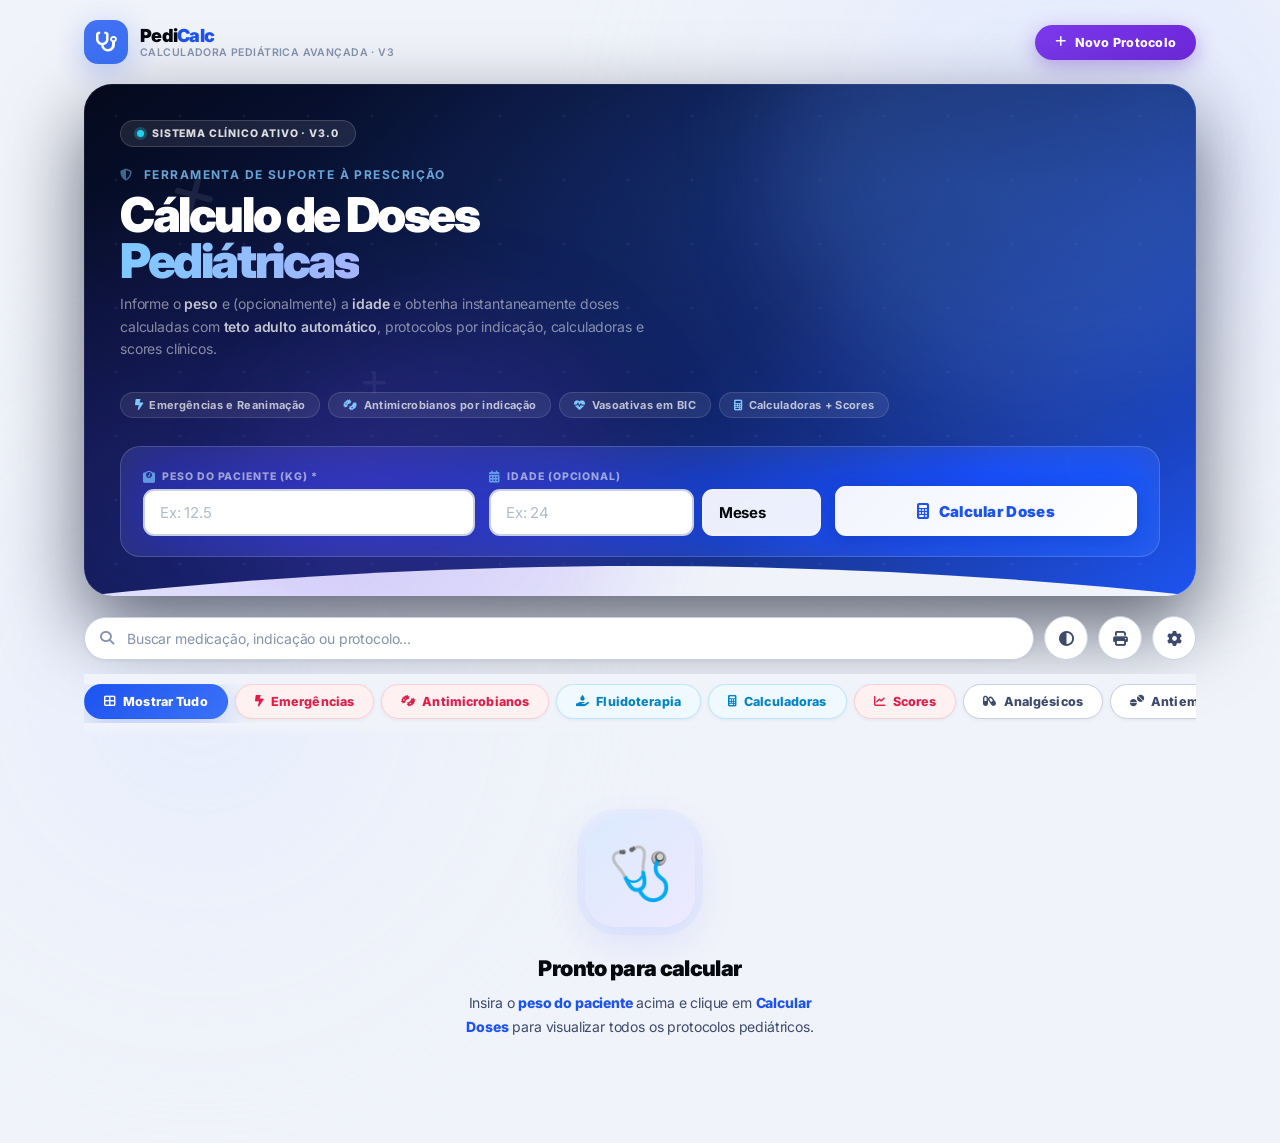
==== commit 8f914f59: "PediCalc: iOS Chrome iPhone layout optimization Resolve overflow horizontal e artefatos visuais repo" ====
--- a/pedicalc/index.html
+++ b/pedicalc/index.html
@@ -2,7 +2,7 @@
 <html lang="pt-BR">
 <head>
   <meta charset="UTF-8">
-  <meta name="viewport" content="width=device-width, initial-scale=1.0">
+  <meta name="viewport" content="width=device-width, initial-scale=1.0, viewport-fit=cover, maximum-scale=5">
   <title>PediCalc · Calculadora Pediátrica</title>
 
   <meta name="description" content="Calculadora pediátrica avançada: doses por peso, fluidoterapia, antimicrobianos, vasoativas, calculadoras e scores clínicos.">
--- a/pedicalc/assets/css/styles.css
+++ b/pedicalc/assets/css/styles.css
@@ -604,9 +604,11 @@
   gap: 12px;
   position: relative;
   overflow: hidden;
+  isolation: isolate; /* contém pseudo-elementos absolutos */
   font-size: 14px;
   font-weight: 800;
   letter-spacing: .005em;
+  min-width: 0;
 }
 .ch::before {
   content: '';
@@ -1932,3 +1934,274 @@
   text-align: center;
 }
 
+/* ============================================================
+   22) iOS / Mobile OPTIMIZATION
+   Target: iPhone Chrome iOS (370–430px viewport)
+   ============================================================ */
+
+/* ---------- Globais iOS ---------- */
+html {
+  -webkit-text-size-adjust: 100%;
+  text-size-adjust: 100%;
+}
+body {
+  overscroll-behavior-y: none;
+  -webkit-tap-highlight-color: rgba(29, 83, 240, .12);
+  touch-action: manipulation;
+  /* 100dvh para evitar bug da barra de URL do Chrome iOS */
+  min-height: 100dvh;
+}
+
+/* Safe-area insets (notch + home indicator) */
+@supports (padding: env(safe-area-inset-top)) {
+  .shell {
+    padding-top:    max(20px, env(safe-area-inset-top));
+    padding-bottom: max(24px, env(safe-area-inset-bottom));
+    padding-left:   max(14px, env(safe-area-inset-left));
+    padding-right:  max(14px, env(safe-area-inset-right));
+  }
+  .toast      { bottom: calc(20px + env(safe-area-inset-bottom)); }
+  .tabs-bar   { top: env(safe-area-inset-top); }
+}
+
+/* iOS Safari/Chrome: fix de overflow:hidden + border-radius (clip bug) */
+.rcard, .subcard, .mega, .calc-card, .score-card {
+  isolation: isolate;
+  -webkit-mask-image: -webkit-radial-gradient(white, black); /* força repaint */
+  transform: translateZ(0); /* promove a layer */
+  min-width: 0; /* permite que grid/flex children encolham abaixo de min-content */
+}
+
+/* Previne overflow horizontal por conteúdo longo (nomes de medicações, texto de obs) */
+.acc-name, .ch-text, .obs-line, .pc-info, .calc-desc, .score-desc,
+.acc, .acc-inner, .cb, .mega-grid {
+  min-width: 0;
+  overflow-wrap: anywhere;
+  word-break: break-word;
+}
+
+/* Garantia adicional: não permite scroll horizontal no documento */
+html, body { max-width: 100%; overflow-x: hidden; }
+.shell { width: 100%; }
+
+/* Hover só em mouse (touch usa :active) */
+@media (hover: none), (pointer: coarse) {
+  .rcard:hover                 { transform: none; box-shadow: var(--s2); }
+  .subcard:hover               { transform: none; box-shadow: none; }
+  .tab:hover:not(.active)      { transform: none; background: var(--surf); color: var(--ink-3); border-color: var(--border-2); box-shadow: var(--s1); }
+  .tab:hover:not(.active) i    { transform: none; }
+  .acc-btn:hover               { background: transparent; }
+  .acc-btn:hover .drug-badge   { transform: none; }
+  .btn-fav:hover, .btn-copy:hover { transform: none; background: var(--bg-toggle); color: var(--muted); }
+  .btn-fire:hover              { transform: none; }
+  .btn-proto:hover             { transform: none; }
+  .btn-go:hover                { transform: none; }
+  .tool-btn:hover              { transform: none; color: var(--ink-3); border-color: var(--border-2); background: var(--surf); }
+
+  /* :active = feedback tátil */
+  .acc-btn:active                                 { background: var(--bg-accordion-hover); }
+  .tab:active                                     { opacity: .65; transform: scale(.97); }
+  .btn-fire:active, .btn-proto:active,
+  .btn-go:active                                  { transform: scale(.95); }
+  .tool-btn:active                                { transform: scale(.9); }
+  .btn-fav:active, .btn-copy:active               { transform: scale(.85); }
+  .rcard:active, .subcard:active                  { transform: scale(.998); }
+}
+
+/* ---------- Breakpoint principal: mobile ---------- */
+@media (max-width: 768px) {
+
+  /* Shell */
+  .shell { padding: 16px 14px 28px; }
+
+  /* Topbar */
+  .topbar { margin-bottom: 14px; gap: 8px; }
+  .brand-icon { width: 38px; height: 38px; font-size: 17px; border-radius: 11px; }
+  .brand-name { font-size: 15.5px; }
+  .brand-tag  { font-size: 9px; letter-spacing: .05em; }
+  .btn-proto  { padding: 8px 14px; font-size: 11px; }
+
+  /* Hero compacto */
+  .hero          { border-radius: 22px; margin-bottom: 16px; }
+  .hero-body     { padding: 22px 18px 6px; }
+  .status-chip   { font-size: 9px; padding: 5px 11px; margin-bottom: 14px; }
+  .hero-eyebrow  { font-size: 10px; letter-spacing: .08em; margin-bottom: 8px; }
+  .hero-h1       { font-size: 1.85rem; line-height: 1.02; margin-bottom: 8px; }
+  .hero-sub      { font-size: 12.5px; line-height: 1.55; margin-bottom: 18px; }
+  .hero-chips    { gap: 6px; margin-bottom: 16px; }
+  .hchip         { font-size: 10px; padding: 4px 10px; }
+  .hchip i       { font-size: 10px; }
+
+  /* Hero — esconde decorações pesadas em mobile (custo de paint) */
+  .hero-cross    { display: none; }
+  .ho1, .ho2     { display: none; }
+
+  /* Input glass */
+  .input-glass   { padding: 14px; border-radius: 16px; }
+  .ig-grid       { gap: 10px; }
+  .ig-label      { font-size: 10px; letter-spacing: .07em; }
+  /* font-size: 16px é obrigatório no iOS — qualquer valor menor causa zoom ao focar */
+  .ig-input      { padding: 12px 13px; font-size: 16px; border-radius: 10px; min-height: 44px; }
+  .btn-fire      { min-height: 48px; font-size: 14px; gap: 7px; }
+
+  .hero-wave     { height: 28px; }
+
+  /* Patient band */
+  .patient-band  { padding: 10px 12px; gap: 7px; border-radius: 13px; margin-bottom: 12px; }
+  .pb-label      { font-size: 9.5px; }
+  .pb-stat       { padding: 5px 11px; gap: 6px; }
+  .pb-stat strong{ font-size: 13px; }
+  .pb-stat span  { font-size: 10.5px; }
+
+  /* Toolbar */
+  .toolbar       { gap: 6px; margin-bottom: 10px; }
+  .search-box    { min-width: 0; flex: 1 1 100%; order: -1; }
+  .search-box input { padding: 11px 14px 11px 38px; font-size: 16px; min-height: 44px; }
+  .search-box i.search-ico { left: 14px; font-size: 13px; }
+  .tool-btn      { width: 44px; height: 44px; font-size: 14px; }
+  .tool-btn.install { width: auto; padding: 0 14px; font-size: 11px; height: 44px; }
+
+  /* Tabs */
+  .tabs-bar      { padding: 6px 0 10px; }
+  .tabs-row      { gap: 6px; }
+  .tab           { padding: 9px 14px; font-size: 11.5px; min-height: 36px; }
+  .tab i         { font-size: 11px; }
+
+  /* Results grid — sempre 1 coluna */
+  #res           { gap: 12px; grid-template-columns: 1fr; }
+
+  /* Cards principais */
+  .rcard, .subcard, .calc-card, .score-card { border-radius: 16px; }
+  .ch            { padding: 12px 14px; font-size: 13px; gap: 10px; }
+  .ch::after     { display: none; }   /* remove círculo decorativo (causava artefato à direita) */
+  .ch::before    { display: none; }
+  .ch i          { font-size: 17px; }
+  .ch-text       { font-size: 13px; line-height: 1.3; }
+
+  .cb            { padding: 7px; }
+
+  /* MEGA (grupos Emergências / Antimicrobianos) */
+  .mega          { border-radius: 20px; }
+  .mega-h        { padding: 16px 18px; gap: 12px; }
+  .mega-h::before,
+  .mega-h::after { display: none; }
+  .mh-icon       { width: 42px; height: 42px; font-size: 19px; border-radius: 12px; }
+  .mh-text h2    { font-size: 14px; line-height: 1.15; }
+  .mh-text p     { font-size: 11px; margin-top: 2px; }
+  .mega-body     { padding: 10px; }
+  .mega-grid     { grid-template-columns: 1fr !important; gap: 10px; }
+
+  /* Accordion */
+  .acc           { margin-bottom: 6px; border-radius: 11px; }
+  .acc-btn       { padding: 10px 11px; gap: 8px; }
+  .acc-left      { gap: 9px; }
+  .acc-name      { font-size: 12.5px; line-height: 1.3; }
+  .drug-badge    { width: 34px; height: 34px; font-size: 14px; border-radius: 10px; }
+  .acc-toggle    { width: 28px; height: 28px; font-size: 10px; border-radius: 8px; }
+  .btn-fav       { width: 38px; height: 38px; border-radius: 10px; font-size: 13px; }
+  .acc-inner     { padding: 14px 13px 14px; }
+
+  /* Dose UI */
+  .dose-hero     { gap: 10px; margin-bottom: 12px; }
+  .dose-number   { font-size: 2.7rem; }
+  .dose-unit     { font-size: 1rem; margin-top: 4px; }
+  .basic-num     { font-size: 2rem; }
+  .basic-unit    { font-size: 0.95rem; }
+  .static-big    { font-size: 1.45rem; }
+  .via-tag, .via-ribbon { padding: 4px 11px; font-size: 10.5px; }
+  .teto-badge    { font-size: 9.5px; padding: 4px 10px; }
+
+  /* Slider area */
+  .sl-wrap       { padding: 11px 13px; border-radius: 11px; }
+  .sl-top        { margin-bottom: 10px; }
+  .sl-lbl        { font-size: 9.5px; }
+  .sl-val        { font-size: 13px; }
+  .fixed-dose    { padding: 9px 12px; border-radius: 10px; }
+
+  /* Concentração (empilha em mobile) */
+  .conc-panel    { padding: 11px 12px; border-radius: 11px; flex-direction: column; align-items: stretch; gap: 10px; }
+  .conc-row      { justify-content: flex-start; gap: 6px; flex-wrap: wrap; }
+  .ci            { width: 56px; padding: 7px 6px; font-size: 13px; }
+  .btn-sv        { align-self: flex-end; padding: 8px 14px; }
+
+  .obs-line      { font-size: 11.5px; line-height: 1.5; }
+  .math-line     { font-size: 10px; padding: 4px 10px; }
+
+  /* Banners */
+  .ban-err, .ban-warn { padding: 9px 12px; font-size: 11.5px; border-radius: 10px; }
+
+  /* Protocol cards */
+  .pc            { padding: 13px; font-size: 13px; border-radius: 12px; }
+  .pc-n          { font-size: 2rem; }
+  .pc-u          { font-size: .85rem; }
+  .pc-pill       { padding: 4px 11px; font-size: 10px; }
+  .pc-info       { font-size: 11.5px; }
+  .pc-list-row   { padding: 8px 11px; font-size: 12px; }
+
+  /* Dose alert */
+  .dose-alert    { padding: 14px 16px; gap: 12px; border-radius: 16px; }
+  .da-ico        { width: 42px; height: 42px; font-size: 18px; border-radius: 11px; }
+  .da-t          { font-size: 13px; }
+  .da-p          { font-size: 12px; line-height: 1.5; }
+
+  /* Calc + Score cards */
+  .calc-body, .score-body { padding: 14px 13px 16px; }
+  .calc-desc, .score-desc { font-size: 11.5px; margin-bottom: 12px; }
+  .calc-field input, .score-field select { padding: 11px 12px; font-size: 16px; min-height: 44px; }
+  /* Conc inputs precisam permanecer compactos mas focar não pode dar zoom */
+  .ci            { font-size: 16px; }
+  .calc-result   { padding: 12px 14px; border-radius: 11px; }
+  .calc-result-num { font-size: 2.3rem; }
+  .calc-result-unit { font-size: 12px; }
+  .calc-result-formula { font-size: 10px; }
+  .calc-result-notes  { font-size: 11.5px; }
+  .calc-result-item { padding: 7px 11px; font-size: 12px; }
+  .calc-empty, .score-empty { padding: 9px 12px; font-size: 11.5px; }
+  .score-total   { padding: 14px 14px; }
+  .score-total-num { font-size: 2.1rem; }
+  .score-total-pill { padding: 6px 13px; font-size: 11px; }
+  .score-interp { font-size: 12px; }
+
+  /* Empty state */
+  .empty-state   { padding: 56px 18px; }
+  .empty-ring    { width: 90px; height: 90px; font-size: 42px; border-radius: 26px; margin-bottom: 22px; }
+  .empty-state h2 { font-size: 1.15rem; }
+  .empty-state p  { font-size: 12.5px; }
+
+  /* Modal: bottom-sheet em mobile */
+  .mover         { padding: 0; align-items: flex-end; }
+  .mbox          { width: 100%; max-width: none; max-height: 90vh; border-radius: 22px 22px 0 0; }
+  .mhd           { padding: 18px 20px; border-radius: 22px 22px 0 0; }
+  .m-title       { font-size: 15px; }
+  .btn-xm        { width: 36px; height: 36px; font-size: 16px; }
+  .mbody         { padding: 22px 20px calc(24px + env(safe-area-inset-bottom, 0)); }
+  .mbody input, .mbody select, .mbody textarea { font-size: 16px; /* evita zoom no iOS ao focar */ min-height: 44px; }
+  .btn-go        { padding: 16px; font-size: 15px; min-height: 52px; }
+  .settings-row  { padding: 12px 0; }
+  .settings-label{ font-size: 13px; }
+  .settings-sublabel { font-size: 11px; }
+
+  /* Toast */
+  .toast         { font-size: 12.5px; padding: 11px 18px; max-width: calc(100vw - 32px); }
+}
+
+/* ---------- Telas muito pequenas (iPhone SE) ---------- */
+@media (max-width: 380px) {
+  .hero-h1     { font-size: 1.65rem; }
+  .hero-sub    { font-size: 12px; }
+  .hero-chips  { display: none; }
+  .ig-grid     { gap: 8px; }
+  .brand-tag   { display: none; }
+  .btn-proto   { padding: 7px 11px; font-size: 10.5px; }
+  .tab         { padding: 8px 12px; font-size: 11px; }
+  .dose-number { font-size: 2.4rem; }
+  .pc-n        { font-size: 1.85rem; }
+}
+
+/* ---------- iOS PWA standalone (app instalado) ---------- */
+@media all and (display-mode: standalone) {
+  .shell { padding-top: max(24px, env(safe-area-inset-top, 24px)); }
+  /* O Pages não cobre 100% standalone, mas mantém respiração */
+  body { background: var(--bg); }
+}
+
